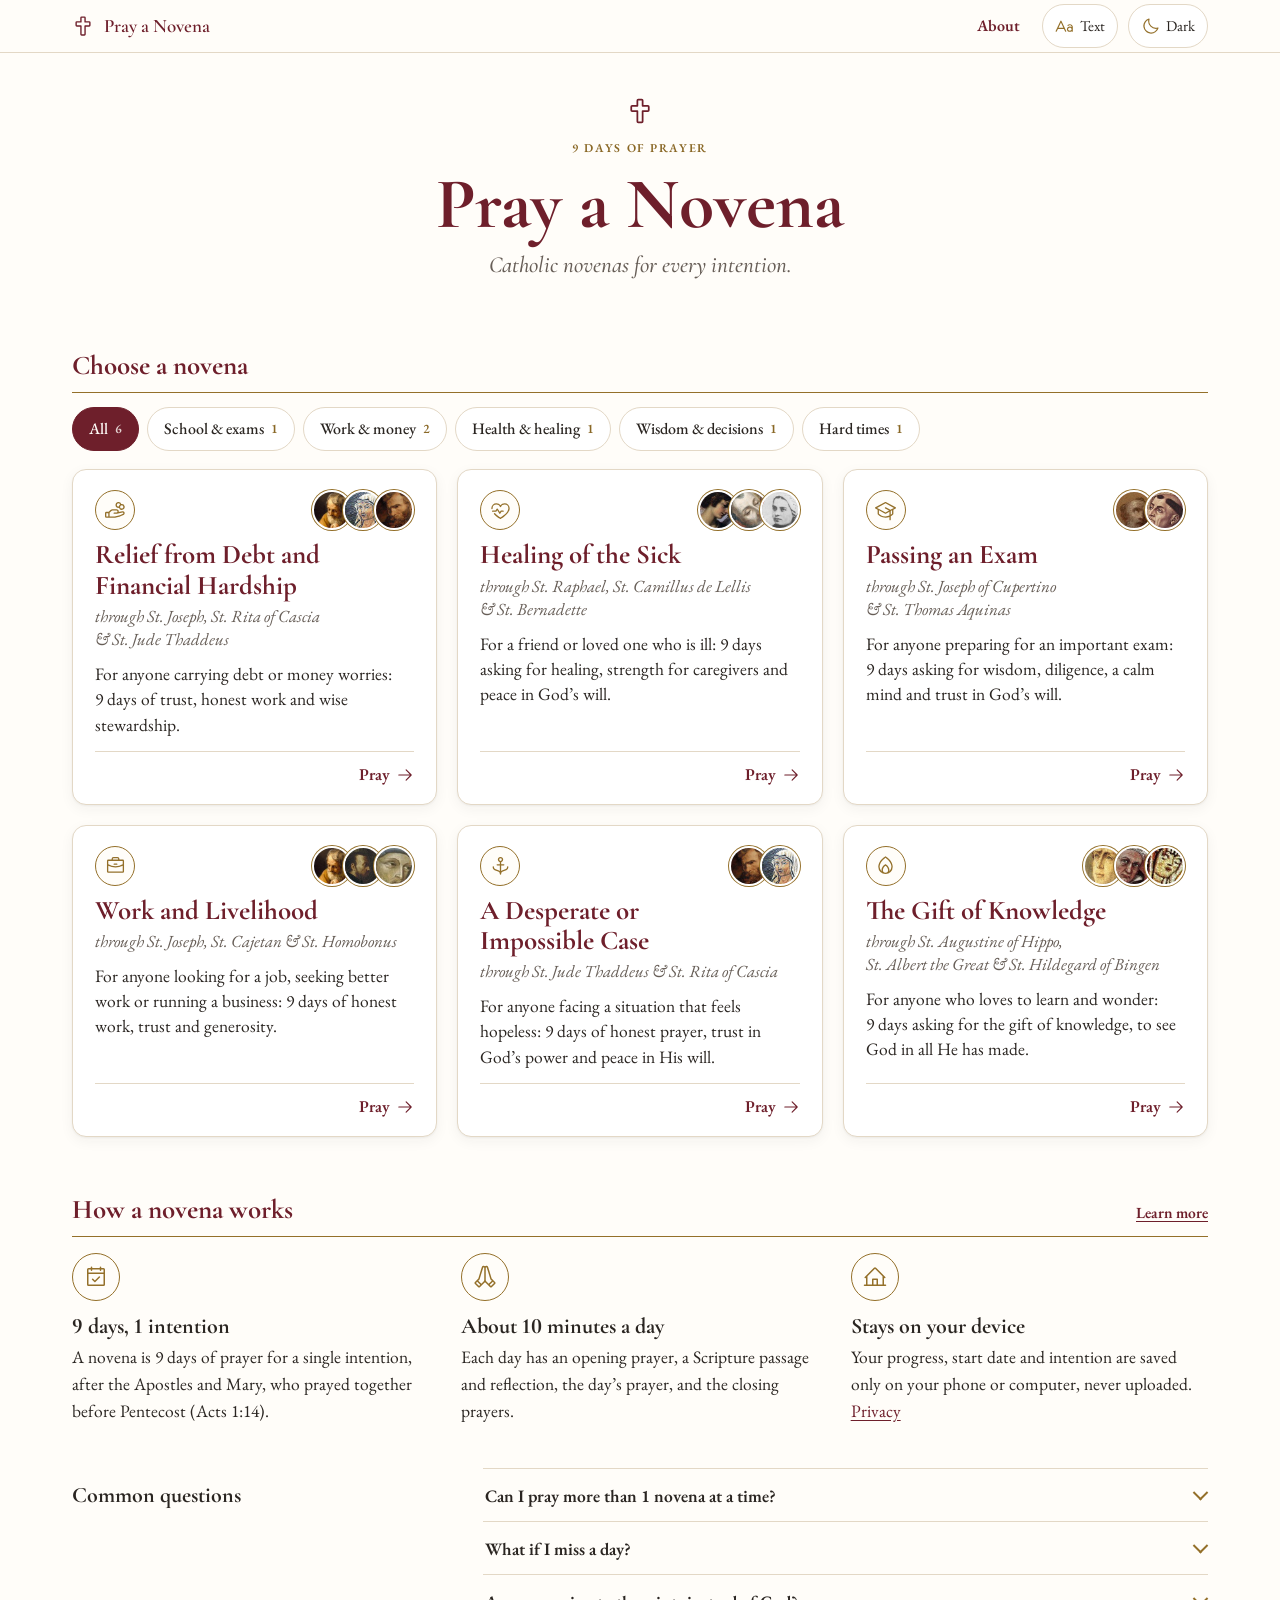
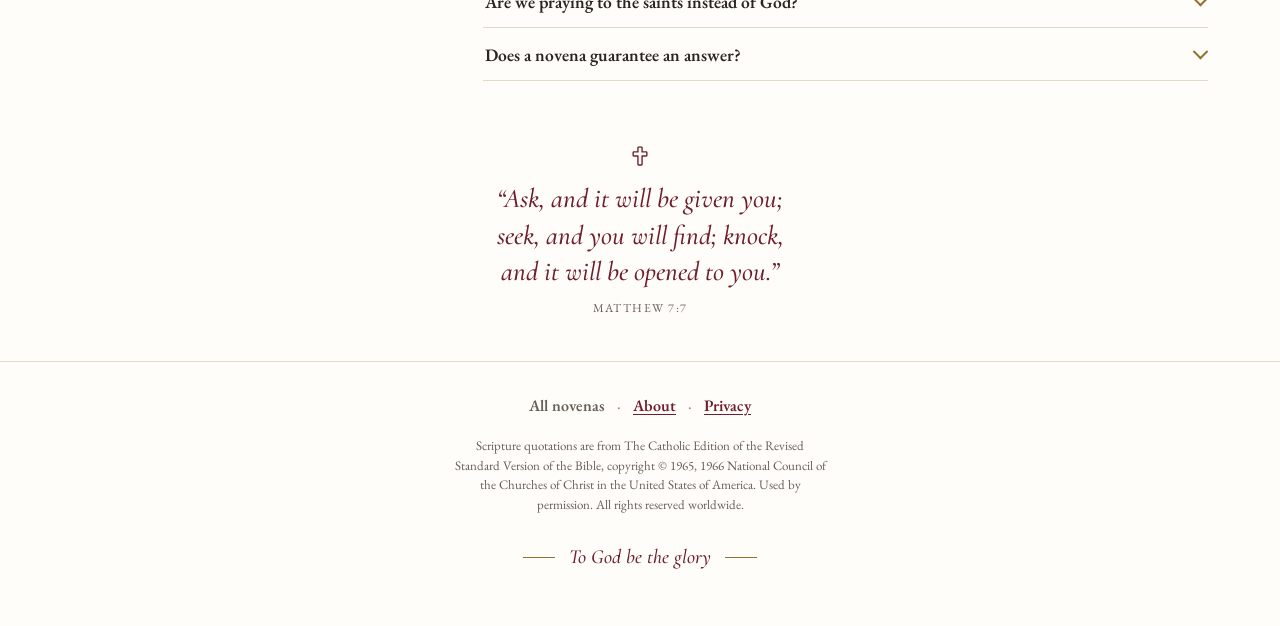
==== site/index.html @ 47e1021d "Move to prayanovena.com: new SITE_URL, progress hand-off from the old address, Privacy note" ====
<!DOCTYPE html>
<html lang="en">
<head>
<meta charset="utf-8">
<script>(function(){var O="catholic-novenas.netlify.app",N="prayanovena.com",h=location.hostname,H=location.hash;if(h===O){if(navigator.onLine===false)return;var d={},n=0;try{for(var i=0;i<localStorage.length;i++){var k=localStorage.key(i);if(/^novenas?-/.test(k)){d[k]=localStorage.getItem(k);n++}}}catch(e){}var t=H.replace(/^#/,'');location.replace('https://'+N+location.pathname+location.search+(n?'#carry='+encodeURIComponent(JSON.stringify(d))+(t?'&'+t:''):H));return}if(H.indexOf('#carry=')===0){var a=H.slice(7),j=a.indexOf('&'),r=j<0?'':a.slice(j+1);try{var c=JSON.parse(decodeURIComponent(j<0?a:a.slice(0,j)));for(var x in c)if(/^novenas?-/.test(x)&&localStorage.getItem(x)===null)localStorage.setItem(x,c[x])}catch(e){}history.replaceState(null,'',location.pathname+location.search+(r?'#'+r:''))}})();</script>
<meta name="viewport" content="width=device-width, initial-scale=1, viewport-fit=cover">
<title>Pray a Novena · Catholic novenas for every intention</title>
<meta name="apple-mobile-web-app-title" content="Pray a Novena">
<meta name="description" content="9-day Catholic novenas with Scripture, reflections and the prayers of the saints, on your phone or on paper.">
<meta name="theme-color" content="#FFFDF9" media="(prefers-color-scheme: light)">
<meta name="theme-color" content="#0E1524" media="(prefers-color-scheme: dark)">
<meta property="og:type" content="website">
<meta property="og:site_name" content="Pray a Novena">
<meta property="og:url" content="https://prayanovena.com/">
<meta property="og:title" content="Pray a Novena · Catholic novenas for every intention">
<meta property="og:description" content="9-day Catholic novenas with Scripture, reflections and the prayers of the saints, on your phone or on paper.">
<meta property="og:image" content="https://prayanovena.com/og.jpg?v=8e6cd507">
<meta property="og:image:alt" content="Pray a Novena: Catholic novenas for every intention">
<meta property="og:image:type" content="image/jpeg">
<meta property="og:image:width" content="1200"><meta property="og:image:height" content="630">
<meta name="twitter:card" content="summary_large_image">
<link rel="canonical" href="https://prayanovena.com/">
<link rel="icon" href="favicon.svg" type="image/svg+xml">
<link rel="apple-touch-icon" href="apple-touch-icon.png">
<link rel="manifest" href="manifest.webmanifest">
<link rel="preload" href="fonts/eb-garamond.woff2" as="font" type="font/woff2" crossorigin>
<link rel="preload" href="fonts/cormorant-garamond.woff2" as="font" type="font/woff2" crossorigin>
<link rel="stylesheet" href="fonts/fonts.css">
<style>
:root{
  --paper:#FFFDF9; --sheet:#FFFFFF; --ink:#2A2521; --muted:#675E57; --wine:#6E1F2B; --gold:#94702A;
  --rule:#E3D8C6; --wash:#F6F0E6; --gold-text:#896725; --rule-strong:#9C8B70;
  --display:"Cormorant Garamond","Cormorant",Garamond,"Times New Roman",serif;
  --body:"EB Garamond",Garamond,Georgia,"Times New Roman",serif;
  --scale:1;
  --card-shadow:0 1px 2px rgb(42 37 33 / .05),0 4px 14px rgb(42 37 33 / .05);
  color-scheme:light;
}
@media (prefers-color-scheme:dark){
  :root:not([data-mode="light"]){
    --paper:#0E1524; --sheet:#162036; --ink:#ECE6DA; --muted:#A7B0C2; --wine:#EBCF95; --gold:#C9A45A;
    --rule:#26324C; --wash:#1B2740; --gold-text:#D0AD66; --rule-strong:#5E6E90; --card-shadow:none; color-scheme:dark;
  }
}
:root[data-mode="dark"]{
  --paper:#0E1524; --sheet:#162036; --ink:#ECE6DA; --muted:#A7B0C2; --wine:#EBCF95; --gold:#C9A45A;
  --rule:#26324C; --wash:#1B2740; --gold-text:#D0AD66; --rule-strong:#5E6E90; --card-shadow:none; color-scheme:dark;
}
*{box-sizing:border-box}
html,body{margin:0}
html{scroll-padding-top:68px}
.skip{position:absolute;left:12px;top:-60px;z-index:20;padding:10px 16px;border-radius:999px;background:var(--wine);color:var(--paper);font-weight:600;text-decoration:none}
.skip:focus{top:8px}
body{background:var(--paper);color:var(--ink);font-family:var(--body);font-size:calc(18px * var(--scale));line-height:1.55;-webkit-font-smoothing:antialiased;font-variant-numeric:lining-nums;font-feature-settings:"lnum" 1}
a{color:var(--wine)}
svg.i{width:1em;height:1em;fill:currentColor;flex:none}
:focus-visible{outline:2px solid var(--gold);outline-offset:3px;border-radius:6px}
.wrap{max-width:680px;margin:0 auto;padding:0 20px}
.nb{white-space:nowrap}

.bar{position:sticky;top:0;z-index:5;background:var(--paper);border-bottom:1px solid var(--rule)}
.bar .wrap{position:relative;display:flex;align-items:center;gap:10px;height:52px}
.bar .mark{color:var(--wine);font-size:22px}
.bar .name{font-family:var(--display);font-weight:600;font-size:19px;color:var(--wine);flex:1}
.bar .spacer{flex:1}
.navlink{display:inline-flex;align-items:center;min-height:44px;padding:0 12px;border-radius:999px;color:var(--wine);font-weight:600;font-size:16px;text-decoration:none}
.navlink:hover{background:var(--wash)}
.h2row h2{font:inherit;color:inherit;margin:0}
.h2 .more{display:inline-flex;align-items:center;min-height:44px;margin:-10px 0;font-family:var(--body);font-size:calc(15.5px * var(--scale));font-weight:600;white-space:nowrap;text-underline-offset:3px}
.faq-h{font-family:var(--display);font-weight:700;font-size:calc(22px * var(--scale));color:var(--ink);margin:28px 0 8px}
.faq{border-top:1px solid var(--rule)}
.faq details{border-bottom:1px solid var(--rule)}
.faq summary{display:flex;align-items:center;justify-content:space-between;gap:12px;min-height:52px;padding:10px 2px;cursor:pointer;list-style:none;font-size:calc(17.5px * var(--scale));font-weight:600;color:var(--ink)}
.faq summary::-webkit-details-marker{display:none}
.faq summary::after{content:"";flex:none;width:9px;height:9px;border-right:2px solid var(--gold);border-bottom:2px solid var(--gold);transform:rotate(45deg) translate(-2px,-2px);transition:transform .15s}
.faq details[open] summary::after{transform:rotate(-135deg) translate(-2px,-2px)}
.faq summary:hover{color:var(--wine)}
.faq p{margin:0 0 14px;padding-right:24px;font-size:calc(17px * var(--scale));line-height:1.5}
.iconbtn{display:inline-flex;align-items:center;justify-content:center;gap:6px;min-width:44px;height:44px;padding:0 12px;border:1px solid var(--rule);border-radius:999px;background:var(--sheet);color:var(--ink);cursor:pointer;font:inherit;font-size:15px}
.iconbtn svg{font-size:19px;color:var(--gold)}
.iconbtn:hover{border-color:var(--gold)}
@media (max-width:600px){.bar .name{display:none}.bar .mark{font-size:26px}#themeLabel{display:none}.iconbtn{padding:0;width:44px}}

.hero{padding:28px 0 4px;text-align:center}
.cross{color:var(--wine);font-size:28px;line-height:1}
.kicker{margin:10px 0 0;font-size:calc(12px * var(--scale));letter-spacing:.14em;font-weight:600;color:var(--gold-text);text-transform:uppercase}
h1{font-family:var(--display);font-weight:700;color:var(--wine);font-size:clamp(40px,10vw,56px);line-height:1;margin:10px 0 10px}
.lede{text-wrap:balance;font-family:var(--display);font-style:italic;font-size:calc(clamp(18px,5vw,21px) * var(--scale));line-height:1.35;color:var(--muted);margin:0 auto;max-width:30ch}

.h2{display:flex;flex-wrap:wrap;align-items:baseline;justify-content:space-between;gap:4px 12px;font-family:var(--display);font-weight:700;font-size:calc(27px * var(--scale));color:var(--wine);margin:36px 0 16px;padding-bottom:6px;border-bottom:1px solid var(--gold)}

.cards{list-style:none;margin:0;padding:0;display:grid;gap:14px}
.card a{display:block;text-decoration:none;color:inherit;background:var(--sheet);border:1px solid var(--rule);border-radius:14px;padding:16px 18px 14px;box-shadow:var(--card-shadow);transition:border-color .15s,background-color .15s}
.card a:hover{border-color:var(--gold)}
.card a:active{background:var(--wash);border-color:var(--gold)}
.card.started a{border-top:3px solid var(--gold);padding-top:14px}
.card .top{display:flex;align-items:center;justify-content:space-between;gap:12px;margin-bottom:10px}
.card .ic{flex:none;width:40px;height:40px;border-radius:50%;border:1.5px solid var(--gold);color:var(--gold);display:grid;place-items:center;font-size:21px;background:var(--paper)}
.card .faces{display:flex;padding-left:9px}
.card .faces img{width:40px;height:40px;border-radius:50%;object-fit:cover;border:2px solid var(--sheet);margin-left:-9px;box-shadow:0 0 0 1px var(--gold);background:var(--wash)}
.card h3{font-family:var(--display);font-weight:700;font-size:calc(clamp(23px,6vw,27px) * var(--scale));line-height:1.12;color:var(--wine);margin:0 0 4px;text-wrap:balance}
.card .through{margin:0;font-style:italic;color:var(--muted);font-size:calc(17px * var(--scale));line-height:1.35}
.card .blurb{margin:10px 0 0;font-size:calc(17.5px * var(--scale));line-height:1.45}
.card .foot{display:flex;align-items:center;justify-content:space-between;gap:12px;margin-top:12px;padding-top:10px;border-top:1px solid var(--rule)}
.card .prog{margin:0;font-size:calc(15.5px * var(--scale));font-weight:600;letter-spacing:.02em;color:var(--gold-text)}
.card .go{margin-left:auto;display:inline-flex;align-items:center;gap:6px;font-weight:600;font-size:calc(16.5px * var(--scale));color:var(--wine);white-space:nowrap}
.card .go .i{font-size:18px}

.how{list-style:none;margin:0;padding:0;display:grid;gap:14px}
.how li{display:grid;grid-template-columns:40px 1fr;gap:12px;align-items:start;align-content:start}
.how .ic{width:40px;height:40px;border-radius:50%;border:1.5px solid var(--gold);color:var(--gold);display:grid;place-items:center;font-size:20px}
.how h3{margin:0;font-family:var(--display);font-size:calc(22px * var(--scale));font-weight:700;color:var(--ink);line-height:1.2}
.how p{margin:3px 0 0;font-size:calc(17.5px * var(--scale));color:var(--ink)}
.how p a{text-underline-offset:3px}

.close{text-align:center;padding:40px 0 4px}
.close .cross{font-size:22px}
.close blockquote{margin:10px auto 0;max-width:30ch;font-family:var(--display);font-style:italic;color:var(--wine);font-size:calc(23px * var(--scale));line-height:1.35;text-wrap:balance}
.cite{display:block;font-style:normal;font-family:var(--body);font-size:calc(12px * var(--scale));letter-spacing:.12em;color:var(--muted);margin-top:8px;text-transform:uppercase}

/* ---- site footer (shared by every page; built by tools/build.py) ---- */
.site-foot{margin-top:40px;border-top:1px solid var(--rule);text-align:center;color:var(--muted)}
.site-foot .wrap{padding-top:22px;padding-bottom:calc(56px + env(safe-area-inset-bottom))}
.foot-nav{display:flex;flex-wrap:wrap;justify-content:center;align-items:center;margin:0 0 8px}
.foot-nav a{display:inline-flex;align-items:center;min-height:44px;padding:0 12px;color:var(--wine);font-weight:600;font-size:calc(16px * var(--scale));text-underline-offset:3px}
.foot-nav a[aria-current="page"]{text-decoration:none;color:var(--muted)}
.foot-nav span{color:var(--rule-strong)}
.fnote{font-size:calc(13.5px * var(--scale));line-height:1.5;color:var(--muted);max-width:62ch;margin:0 auto 10px}
.fnote a{color:inherit;text-underline-offset:2px}
.fnote.warn{font-size:calc(15px * var(--scale));color:var(--ink)}
.fnote.credits{font-size:calc(13px * var(--scale))}
.amdg{display:flex;align-items:center;justify-content:center;gap:14px;margin:30px 0 0;font-family:var(--display);font-style:italic;font-weight:500;font-size:calc(20px * var(--scale));line-height:1.3;color:var(--wine)}
.amdg::before,.amdg::after{content:"";flex:none;width:32px;height:1px;background:var(--gold)}


/* filters: intention chips (and a search box once the library is large) */
.sr{position:absolute;width:1px;height:1px;padding:0;margin:-1px;overflow:hidden;clip:rect(0 0 0 0);white-space:nowrap;border:0}
.filters{margin:-4px 0 18px}
.chips{display:flex;gap:8px;overflow-x:auto;scroll-snap-type:x proximity;scroll-padding-inline:20px;margin:0 -20px;padding:2px 20px 6px;scrollbar-width:none;-webkit-overflow-scrolling:touch;
  -webkit-mask-image:linear-gradient(90deg,transparent 0,#000 14px,#000 calc(100% - 28px),transparent);mask-image:linear-gradient(90deg,transparent 0,#000 14px,#000 calc(100% - 28px),transparent)}
.chips::-webkit-scrollbar{display:none}
.chip{position:relative;flex:none;scroll-snap-align:start;display:inline-flex;align-items:center;gap:7px;min-height:44px;padding:0 16px;border:1px solid var(--rule);border-radius:999px;background:var(--sheet);color:var(--ink);font:inherit;font-size:calc(16px * var(--scale));font-weight:500;cursor:pointer;white-space:nowrap;transition:border-color .15s,background-color .15s,color .15s}
.chip .n{font-size:.82em;font-weight:600;color:var(--gold-text);font-variant-numeric:tabular-nums}
.chip:hover{border-color:var(--gold)}
.chip[aria-pressed="true"]{background:var(--wine);border-color:var(--wine);color:var(--paper)}
.chip[aria-pressed="true"] .n{color:inherit;opacity:.8}
.search{position:relative;margin-bottom:12px}
.search>svg{position:absolute;left:15px;top:50%;transform:translateY(-50%);font-size:20px;color:var(--gold)}
.search input{width:100%;height:50px;padding:0 48px 0 46px;border:1px solid var(--rule);border-radius:999px;background:var(--sheet);color:var(--ink);font:inherit;font-size:calc(17px * var(--scale));-webkit-appearance:none;appearance:none}
.search input::placeholder{color:var(--muted);opacity:1}
.search input:focus{outline:none;border-color:var(--gold);box-shadow:0 0 0 2px color-mix(in srgb,var(--gold) 35%,transparent)}
.search input::-webkit-search-cancel-button{display:none}
.search .clear{position:absolute;right:3px;top:50%;transform:translateY(-50%);width:44px;height:44px;border:0;border-radius:50%;background:none;color:var(--muted);cursor:pointer;display:grid;place-items:center;font-size:18px}
.search .clear[hidden]{display:none}
.card[hidden]{display:none}
.empty{margin:4px 0 0;padding:18px 20px;border:1px dashed var(--rule-strong);border-radius:14px;color:var(--muted);font-size:calc(17px * var(--scale))}
.linkbtn{border:0;background:none;padding:0;font:inherit;color:var(--wine);text-decoration:underline;text-underline-offset:3px;cursor:pointer}

/* text size popover (same as the novena pages) */
.sizer{display:none;position:absolute;right:20px;top:56px;background:var(--sheet);border:1px solid var(--rule);border-radius:12px;padding:8px;gap:6px;box-shadow:0 8px 24px rgb(0 0 0 / .12);z-index:6}
.sizer.open{display:flex}
.sizer button{min-width:48px;height:44px;border:1px solid var(--rule);border-radius:8px;background:var(--paper);cursor:pointer;font-family:var(--display);font-weight:700;color:var(--wine)}
.sizer button[aria-pressed="true"]{border-color:var(--wine);box-shadow:0 0 0 1px var(--wine) inset}
@media (max-width:600px){#sizeBtn>span{display:none}.sizer{right:16px}}
@media (hover:hover){.card a:hover{box-shadow:0 2px 4px rgb(42 37 33 / .06),0 10px 28px rgb(42 37 33 / .09)}}
@media (prefers-reduced-motion:reduce){*{transition:none!important}}

/* ---- wider screens: the same page, given room ---- */
@media (min-width:760px){
  .wrap{max-width:1080px;padding:0 32px}
  .hero{padding:56px 0 12px}
  h1{font-size:clamp(52px,6.4vw,72px)}
  .lede{font-size:23px;max-width:34ch}
  .h2{margin-top:52px}
  .cards{grid-template-columns:repeat(auto-fill,minmax(min(100%,340px),1fr));gap:20px}
  .card a{height:100%;display:flex;flex-direction:column;padding:20px 22px 16px}
  .card.started a{padding-top:18px}
  .card .blurb{margin-bottom:14px}
  .card .foot{margin-top:auto}
  .chips{flex-wrap:wrap;overflow:visible;margin:0;padding:2px 0 0;-webkit-mask-image:none;mask-image:none}
  .search{max-width:520px}
}
@media (min-width:960px){
  .how{grid-template-columns:repeat(3,1fr);gap:32px}
  .how li{grid-template-columns:1fr;gap:12px}
  .how .ic{width:48px;height:48px;font-size:24px}
  .close{padding-top:64px}
  .close blockquote{font-size:calc(27px * var(--scale));max-width:34ch}
}
/* wide screens: 3 novenas to a row, so the whole library shows at once */
@media (min-width:1200px){
  .wrap{max-width:1200px}
  .hero{padding-top:44px}
  .cards{grid-template-columns:repeat(3,1fr)}
}
/* common questions: heading on the left, answers on the right, using the full width */
@media (min-width:960px){
  .faq-block{display:grid;grid-template-columns:minmax(220px,1fr) 2fr;gap:0 48px;align-items:start;margin-top:44px}
  .faq-block .faq-h{margin:10px 0 0;max-width:none}
  .faq-block .faq{max-width:none}
}
</style>
</head>
<body>
<a class="skip" href="#listHead">Skip to the novenas</a>
<svg xmlns="http://www.w3.org/2000/svg" style="display:none" aria-hidden="true"><symbol id="i-cross" viewBox="0 0 256 256"><path d="M200,72H160V32a16,16,0,0,0-16-16H112A16,16,0,0,0,96,32V72H56A16,16,0,0,0,40,88v32a16,16,0,0,0,16,16H96v88a16,16,0,0,0,16,16h32a16,16,0,0,0,16-16V136h40a16,16,0,0,0,16-16V88A16,16,0,0,0,200,72Zm0,48H152a8,8,0,0,0-8,8v96H112V128a8,8,0,0,0-8-8H56V88h48a8,8,0,0,0,8-8V32h32V80a8,8,0,0,0,8,8h48Z"/></symbol><symbol id="i-sun" viewBox="0 0 256 256"><path d="M120,40V16a8,8,0,0,1,16,0V40a8,8,0,0,1-16,0Zm72,88a64,64,0,1,1-64-64A64.07,64.07,0,0,1,192,128Zm-16,0a48,48,0,1,0-48,48A48.05,48.05,0,0,0,176,128ZM58.34,69.66A8,8,0,0,0,69.66,58.34l-16-16A8,8,0,0,0,42.34,53.66Zm0,116.68-16,16a8,8,0,0,0,11.32,11.32l16-16a8,8,0,0,0-11.32-11.32ZM192,72a8,8,0,0,0,5.66-2.34l16-16a8,8,0,0,0-11.32-11.32l-16,16A8,8,0,0,0,192,72Zm5.66,114.34a8,8,0,0,0-11.32,11.32l16,16a8,8,0,0,0,11.32-11.32ZM48,128a8,8,0,0,0-8-8H16a8,8,0,0,0,0,16H40A8,8,0,0,0,48,128Zm80,80a8,8,0,0,0-8,8v24a8,8,0,0,0,16,0V216A8,8,0,0,0,128,208Zm112-88H216a8,8,0,0,0,0,16h24a8,8,0,0,0,0-16Z"/></symbol><symbol id="i-moon" viewBox="0 0 256 256"><path d="M233.54,142.23a8,8,0,0,0-8-2,88.08,88.08,0,0,1-109.8-109.8,8,8,0,0,0-10-10,104.84,104.84,0,0,0-52.91,37A104,104,0,0,0,136,224a103.09,103.09,0,0,0,62.52-20.88,104.84,104.84,0,0,0,37-52.91A8,8,0,0,0,233.54,142.23ZM188.9,190.34A88,88,0,0,1,65.66,67.11a89,89,0,0,1,31.4-26A106,106,0,0,0,96,56,104.11,104.11,0,0,0,200,160a106,106,0,0,0,14.92-1.06A89,89,0,0,1,188.9,190.34Z"/></symbol><symbol id="i-text-aa" viewBox="0 0 256 256"><path d="M87.24,52.59a8,8,0,0,0-14.48,0l-64,136a8,8,0,1,0,14.48,6.81L39.9,160h80.2l16.66,35.4a8,8,0,1,0,14.48-6.81ZM47.43,144,80,74.79,112.57,144ZM200,96c-12.76,0-22.73,3.47-29.63,10.32a8,8,0,0,0,11.26,11.36c3.8-3.77,10-5.68,18.37-5.68,13.23,0,24,9,24,20v3.22A42.76,42.76,0,0,0,200,128c-22.06,0-40,16.15-40,36s17.94,36,40,36a42.73,42.73,0,0,0,24-7.25,8,8,0,0,0,16-.75V132C240,112.15,222.06,96,200,96Zm0,88c-13.23,0-24-9-24-20s10.77-20,24-20,24,9,24,20S213.23,184,200,184Z"/></symbol><symbol id="i-arrow-right" viewBox="0 0 256 256"><path d="M221.66,133.66l-72,72a8,8,0,0,1-11.32-11.32L196.69,136H40a8,8,0,0,1,0-16H196.69L138.34,61.66a8,8,0,0,1,11.32-11.32l72,72A8,8,0,0,1,221.66,133.66Z"/></symbol><symbol id="i-hands-praying" viewBox="0 0 256 256"><path d="M235.32,180l-36.24-36.25L162.62,23.46A21.76,21.76,0,0,0,128,12.93,21.76,21.76,0,0,0,93.38,23.46L56.92,143.76,20.68,180a16,16,0,0,0,0,22.62l32.69,32.69a16,16,0,0,0,22.63,0L124.28,187a40.68,40.68,0,0,0,3.72-4.29,40.68,40.68,0,0,0,3.72,4.29L180,235.32a16,16,0,0,0,22.63,0l32.69-32.69A16,16,0,0,0,235.32,180ZM64.68,224,32,191.32l12.69-12.69,32.69,32.69ZM120,158.75a23.85,23.85,0,0,1-7,17L88.68,200,56,167.32l13.65-13.66a8,8,0,0,0,2-3.34l37-122.22A5.78,5.78,0,0,1,120,29.78Zm23,17a23.85,23.85,0,0,1-7-17v-129a5.78,5.78,0,0,1,11.31-1.68l37,122.22a8,8,0,0,0,2,3.34l14.49,14.49-33.4,32ZM191.32,224l-12.56-12.57,33.39-32L224,191.32Z"/></symbol><symbol id="i-calendar-check" viewBox="0 0 256 256"><path d="M208,32H184V24a8,8,0,0,0-16,0v8H88V24a8,8,0,0,0-16,0v8H48A16,16,0,0,0,32,48V208a16,16,0,0,0,16,16H208a16,16,0,0,0,16-16V48A16,16,0,0,0,208,32ZM72,48v8a8,8,0,0,0,16,0V48h80v8a8,8,0,0,0,16,0V48h24V80H48V48ZM208,208H48V96H208V208Zm-38.34-85.66a8,8,0,0,1,0,11.32l-48,48a8,8,0,0,1-11.32,0l-24-24a8,8,0,0,1,11.32-11.32L116,164.69l42.34-42.35A8,8,0,0,1,169.66,122.34Z"/></symbol><symbol id="i-house-line" viewBox="0 0 256 256"><path d="M240,208H224V136l2.34,2.34A8,8,0,0,0,237.66,127L139.31,28.68a16,16,0,0,0-22.62,0L18.34,127a8,8,0,0,0,11.32,11.31L32,136v72H16a8,8,0,0,0,0,16H240a8,8,0,0,0,0-16ZM48,120l80-80,80,80v88H160V152a8,8,0,0,0-8-8H104a8,8,0,0,0-8,8v56H48Zm96,88H112V160h32Z"/></symbol><symbol id="i-magnifying-glass" viewBox="0 0 256 256"><path d="M229.66,218.34l-50.07-50.06a88.11,88.11,0,1,0-11.31,11.31l50.06,50.07a8,8,0,0,0,11.32-11.32ZM40,112a72,72,0,1,1,72,72A72.08,72.08,0,0,1,40,112Z"/></symbol><symbol id="i-x" viewBox="0 0 256 256"><path d="M205.66,194.34a8,8,0,0,1-11.32,11.32L128,139.31,61.66,205.66a8,8,0,0,1-11.32-11.32L116.69,128,50.34,61.66A8,8,0,0,1,61.66,50.34L128,116.69l66.34-66.35a8,8,0,0,1,11.32,11.32L139.31,128Z"/></symbol><symbol id="i-hand-coins" viewBox="0 0 256 256"><path d="M230.33,141.06a24.43,24.43,0,0,0-21.24-4.23l-41.84,9.62A28,28,0,0,0,140,112H89.94a31.82,31.82,0,0,0-22.63,9.37L44.69,144H16A16,16,0,0,0,0,160v40a16,16,0,0,0,16,16H120a7.93,7.93,0,0,0,1.94-.24l64-16a6.94,6.94,0,0,0,1.19-.4L226,182.82l.44-.2a24.6,24.6,0,0,0,3.93-41.56ZM16,160H40v40H16Zm203.43,8.21-38,16.18L119,200H56V155.31l22.63-22.62A15.86,15.86,0,0,1,89.94,128H140a12,12,0,0,1,0,24H112a8,8,0,0,0,0,16h32a8.32,8.32,0,0,0,1.79-.2l67-15.41.31-.08a8.6,8.6,0,0,1,6.3,15.9ZM164,96a36,36,0,0,0,5.9-.48,36,36,0,1,0,28.22-47A36,36,0,1,0,164,96Zm60-12a20,20,0,1,1-20-20A20,20,0,0,1,224,84ZM164,40a20,20,0,0,1,19.25,14.61,36,36,0,0,0-15,24.93A20.42,20.42,0,0,1,164,80a20,20,0,0,1,0-40Z"/></symbol><symbol id="i-heartbeat" viewBox="0 0 256 256"><path d="M72,144H32a8,8,0,0,1,0-16H67.72l13.62-20.44a8,8,0,0,1,13.32,0l25.34,38,9.34-14A8,8,0,0,1,136,128h24a8,8,0,0,1,0,16H140.28l-13.62,20.44a8,8,0,0,1-13.32,0L88,126.42l-9.34,14A8,8,0,0,1,72,144ZM178,40c-20.65,0-38.73,8.88-50,23.89C116.73,48.88,98.65,40,78,40a62.07,62.07,0,0,0-62,62c0,.75,0,1.5,0,2.25a8,8,0,1,0,16-.5c0-.58,0-1.17,0-1.75A46.06,46.06,0,0,1,78,56c19.45,0,35.78,10.36,42.6,27a8,8,0,0,0,14.8,0c6.82-16.67,23.15-27,42.6-27a46.06,46.06,0,0,1,46,46c0,53.61-77.76,102.15-96,112.8-10.83-6.31-42.63-26-66.68-52.21a8,8,0,1,0-11.8,10.82c31.17,34,72.93,56.68,74.69,57.63a8,8,0,0,0,7.58,0C136.21,228.66,240,172,240,102A62.07,62.07,0,0,0,178,40Z"/></symbol><symbol id="i-graduation-cap" viewBox="0 0 256 256"><path d="M251.76,88.94l-120-64a8,8,0,0,0-7.52,0l-120,64a8,8,0,0,0,0,14.12L32,117.87v48.42a15.91,15.91,0,0,0,4.06,10.65C49.16,191.53,78.51,216,128,216a130,130,0,0,0,48-8.76V240a8,8,0,0,0,16,0V199.51a115.63,115.63,0,0,0,27.94-22.57A15.91,15.91,0,0,0,224,166.29V117.87l27.76-14.81a8,8,0,0,0,0-14.12ZM128,200c-43.27,0-68.72-21.14-80-33.71V126.4l76.24,40.66a8,8,0,0,0,7.52,0L176,143.47v46.34C163.4,195.69,147.52,200,128,200Zm80-33.75a97.83,97.83,0,0,1-16,14.25V134.93l16-8.53ZM188,118.94l-.22-.13-56-29.87a8,8,0,0,0-7.52,14.12L171,128l-43,22.93L25,96,128,41.07,231,96Z"/></symbol><symbol id="i-briefcase" viewBox="0 0 256 256"><path d="M216,56H176V48a24,24,0,0,0-24-24H104A24,24,0,0,0,80,48v8H40A16,16,0,0,0,24,72V200a16,16,0,0,0,16,16H216a16,16,0,0,0,16-16V72A16,16,0,0,0,216,56ZM96,48a8,8,0,0,1,8-8h48a8,8,0,0,1,8,8v8H96ZM216,72v41.61A184,184,0,0,1,128,136a184.07,184.07,0,0,1-88-22.38V72Zm0,128H40V131.64A200.19,200.19,0,0,0,128,152a200.25,200.25,0,0,0,88-20.37V200ZM104,112a8,8,0,0,1,8-8h32a8,8,0,0,1,0,16H112A8,8,0,0,1,104,112Z"/></symbol><symbol id="i-anchor" viewBox="0 0 256 256"><path d="M216,136a8,8,0,0,0-8,8c0,24.69-13.77,29.64-38.1,36.28-11.36,3.1-24.12,6.6-33.9,14.34V128h32a8,8,0,0,0,0-16H136V87a32,32,0,1,0-16,0v25H88a8,8,0,0,0,0,16h32v66.62c-9.78-7.74-22.54-11.24-33.9-14.34C61.77,173.64,48,168.69,48,144a8,8,0,0,0-16,0c0,38.11,27.67,45.66,49.9,51.72C106.23,202.36,120,207.31,120,232a8,8,0,0,0,16,0c0-24.69,13.77-29.64,38.1-36.28C196.33,189.66,224,182.11,224,144A8,8,0,0,0,216,136ZM112,56a16,16,0,1,1,16,16A16,16,0,0,1,112,56Z"/></symbol><symbol id="i-flame" viewBox="0 0 256 256"><path d="M173.79,51.48a221.25,221.25,0,0,0-41.67-34.34,8,8,0,0,0-8.24,0A221.25,221.25,0,0,0,82.21,51.48C54.59,80.48,40,112.47,40,144a88,88,0,0,0,176,0C216,112.47,201.41,80.48,173.79,51.48ZM96,184c0-27.67,22.53-47.28,32-54.3,9.48,7,32,26.63,32,54.3a32,32,0,0,1-64,0Zm77.27,15.93A47.8,47.8,0,0,0,176,184c0-44-42.09-69.79-43.88-70.86a8,8,0,0,0-8.24,0C122.09,114.21,80,140,80,184a47.8,47.8,0,0,0,2.73,15.93A71.88,71.88,0,0,1,56,144c0-34.41,20.4-63.15,37.52-81.19A216.21,216.21,0,0,1,128,33.54a215.77,215.77,0,0,1,34.48,29.27C193.49,95.5,200,125,200,144A71.88,71.88,0,0,1,173.27,199.93Z"/></symbol></svg>
<header class="bar">
  <div class="wrap">
    <svg class="i mark" aria-hidden="true" focusable="false"><use href="#i-cross"/></svg>
    <span class="name">Pray a Novena</span>
    <span class="spacer"></span>
    <a class="navlink" href="about/index.html">About</a>
    <button class="iconbtn" id="sizeBtn" type="button" aria-expanded="false" aria-controls="sizer" aria-label="Text size" title="Text size"><svg class="i" aria-hidden="true" focusable="false"><use href="#i-text-aa"/></svg><span>Text</span></button>
    <div class="sizer" id="sizer" role="group" aria-label="Text size">
      <button type="button" data-scale="1" aria-label="Normal text" style="font-size:15px">A</button>
      <button type="button" data-scale="1.15" aria-label="Larger text" style="font-size:19px">A</button>
      <button type="button" data-scale="1.35" aria-label="Largest text" style="font-size:24px">A</button>
    </div>
    <button class="iconbtn" id="themeBtn" type="button"><svg class="i" aria-hidden="true" focusable="false" id="themeIcon"><use href="#i-moon"/></svg><span id="themeLabel">Dark</span></button>
  </div>
</header>

<main class="wrap">
  <div class="hero">
    <div class="cross" aria-hidden="true"><svg class="i" aria-hidden="true" focusable="false"><use href="#i-cross"/></svg></div>
    <p class="kicker">9 days of prayer</p>
    <h1>Pray a Novena</h1>
    <p class="lede">Catholic novenas for every intention.</p>
  </div>

  <h2 class="h2" id="listHead" tabindex="-1">Choose a novena</h2>
  <div class="filters"><div class="chips" id="chips" role="group" aria-label="Filter by intention"><button type="button" class="chip" data-cat="all" aria-pressed="true">All<span class="n"><span class="sr">, </span>6<span class="sr"> novenas</span></span></button><button type="button" class="chip" data-cat="exams-school" aria-pressed="false">School &amp; exams<span class="n"><span class="sr">, </span>1<span class="sr"> novenas</span></span></button><button type="button" class="chip" data-cat="work-money" aria-pressed="false">Work &amp; money<span class="n"><span class="sr">, </span>2<span class="sr"> novenas</span></span></button><button type="button" class="chip" data-cat="healing" aria-pressed="false">Health &amp; healing<span class="n"><span class="sr">, </span>1<span class="sr"> novenas</span></span></button><button type="button" class="chip" data-cat="decisions-growth" aria-pressed="false">Wisdom &amp; decisions<span class="n"><span class="sr">, </span>1<span class="sr"> novenas</span></span></button><button type="button" class="chip" data-cat="hard-times" aria-pressed="false">Hard times<span class="n"><span class="sr">, </span>1<span class="sr"> novenas</span></span></button></div></div>
  <p class="sr" id="filterStatus" role="status" aria-live="polite"></p>
  <ul class="cards" id="cards" aria-labelledby="listHead">
<li class="card" data-key="novena-relief-from-debt" data-cat="work-money" data-search="relief from debt and financial hardship novena for relief from debt and financial hardship for anyone carrying debt or money worries: 9 days of trust, honest work and wise stewardship. work &amp; money st. joseph st. rita of cascia st. jude thaddeus mary, help of christians st. joseph st. rita of cascia st. jude thaddeus debt money bills loan utang pera financial hardship bayarin st. joseph st. jude st. rita"><a href="relief-from-debt/index.html" aria-labelledby="t-relief-from-debt p-relief-from-debt"><div class="top"><span class="ic" aria-hidden="true"><svg class="i"><use href="#i-hand-coins"/></svg></span><div class="faces" aria-hidden="true"><img src="relief-from-debt/img/joseph_face.jpg" alt="" width="36" height="36"><img src="relief-from-debt/img/rita_face.jpg" alt="" width="36" height="36"><img src="relief-from-debt/img/jude_face.jpg" alt="" width="36" height="36"></div></div><h3 id="t-relief-from-debt">Relief from Debt and Financial Hardship</h3><p class="through">through <span class="nb">St. Joseph</span>, <span class="nb">St. Rita of Cascia</span> &amp;&nbsp;<span class="nb">St. Jude Thaddeus</span></p><p class="blurb">For anyone carrying debt or money worries: 9&nbsp;days of trust, honest work and wise stewardship.</p><div class="foot"><p class="prog" id="p-relief-from-debt"></p><span class="go" aria-hidden="true"><span>Pray</span><svg class="i"><use href="#i-arrow-right"/></svg></span></div></a></li>
<li class="card" data-key="novena-healing" data-cat="healing" data-search="healing of the sick novena for the healing of the sick for a friend or loved one who is ill: 9 days asking for healing, strength for caregivers and peace in god&#x27;s will. health &amp; healing st. raphael st. camillus de lellis st. bernadette our lady of lourdes st. raphael st. camillus de lellis st. bernadette healing sick illness sickness surgery hospital cancer recovery sakit paggaling gamot st. raphael lourdes"><a href="healing/index.html" aria-labelledby="t-healing p-healing"><div class="top"><span class="ic" aria-hidden="true"><svg class="i"><use href="#i-heartbeat"/></svg></span><div class="faces" aria-hidden="true"><img src="healing/img/raphael_face.jpg" alt="" width="36" height="36"><img src="healing/img/camillus_face.jpg" alt="" width="36" height="36"><img src="healing/img/bernadette_face.jpg" alt="" width="36" height="36"></div></div><h3 id="t-healing">Healing of the Sick</h3><p class="through">through <span class="nb">St. Raphael</span>, <span class="nb">St. Camillus de Lellis</span> &amp;&nbsp;<span class="nb">St. Bernadette</span></p><p class="blurb">For a friend or loved one who is ill: 9&nbsp;days asking for healing, strength for caregivers and peace in God’s will.</p><div class="foot"><p class="prog" id="p-healing"></p><span class="go" aria-hidden="true"><span>Pray</span><svg class="i"><use href="#i-arrow-right"/></svg></span></div></a></li>
<li class="card" data-key="novena-passing-an-exam" data-cat="exams-school" data-search="passing an exam novena for passing an exam for anyone preparing for an important exam: 9 days asking for wisdom, diligence, a calm mind and trust in god&#x27;s will. school &amp; exams st. joseph of cupertino st. thomas aquinas our lady, seat of wisdom st. joseph of cupertino st. thomas aquinas exam board exam licensure exam bar exam entrance exam students studying school year pagsusulit eksamen estudyante wisdom"><a href="passing-an-exam/index.html" aria-labelledby="t-passing-an-exam p-passing-an-exam"><div class="top"><span class="ic" aria-hidden="true"><svg class="i"><use href="#i-graduation-cap"/></svg></span><div class="faces" aria-hidden="true"><img src="passing-an-exam/img/cupertino_face.jpg" alt="" width="36" height="36"><img src="passing-an-exam/img/aquinas_face.jpg" alt="" width="36" height="36"></div></div><h3 id="t-passing-an-exam">Passing an Exam</h3><p class="through">through <span class="nb">St. Joseph of Cupertino</span> &amp;&nbsp;<span class="nb">St. Thomas Aquinas</span></p><p class="blurb">For anyone preparing for an important exam: 9&nbsp;days asking for wisdom, diligence, a calm mind and trust in God’s will.</p><div class="foot"><p class="prog" id="p-passing-an-exam"></p><span class="go" aria-hidden="true"><span>Pray</span><svg class="i"><use href="#i-arrow-right"/></svg></span></div></a></li>
<li class="card" data-key="novena-work-and-livelihood" data-cat="work-money" data-search="work and livelihood novena for work and livelihood for anyone looking for a job, seeking better work or running a business: 9 days of honest work, trust and generosity. work &amp; money st. joseph st. cajetan st. homobonus our mother of perpetual help st. joseph st. cajetan st. homobonus job work trabaho hanapbuhay kabuhayan negosyo job search unemployed business livelihood career st. joseph the worker"><a href="work-and-livelihood/index.html" aria-labelledby="t-work-and-livelihood p-work-and-livelihood"><div class="top"><span class="ic" aria-hidden="true"><svg class="i"><use href="#i-briefcase"/></svg></span><div class="faces" aria-hidden="true"><img src="work-and-livelihood/img/joseph_face.jpg" alt="" width="36" height="36"><img src="work-and-livelihood/img/cajetan_face.jpg" alt="" width="36" height="36"><img src="work-and-livelihood/img/homobonus_face.jpg" alt="" width="36" height="36"></div></div><h3 id="t-work-and-livelihood">Work and Livelihood</h3><p class="through">through <span class="nb">St. Joseph</span>, <span class="nb">St. Cajetan</span> &amp;&nbsp;<span class="nb">St. Homobonus</span></p><p class="blurb">For anyone looking for a job, seeking better work or running a business: 9&nbsp;days of honest work, trust and generosity.</p><div class="foot"><p class="prog" id="p-work-and-livelihood"></p><span class="go" aria-hidden="true"><span>Pray</span><svg class="i"><use href="#i-arrow-right"/></svg></span></div></a></li>
<li class="card" data-key="novena-impossible-cases" data-cat="hard-times" data-search="a desperate or impossible case novena for a desperate or impossible case for anyone facing a situation that feels hopeless: 9 days of honest prayer, trust in god&#x27;s power and peace in his will. hard times st. jude thaddeus st. rita of cascia our lady, undoer of knots st. jude thaddeus st. rita of cascia impossible case desperate case hopeless situation lost cause st. jude st. rita undoer of knots broken relationship family problem pag-asa problema kawalan ng pag-asa"><a href="impossible-cases/index.html" aria-labelledby="t-impossible-cases p-impossible-cases"><div class="top"><span class="ic" aria-hidden="true"><svg class="i"><use href="#i-anchor"/></svg></span><div class="faces" aria-hidden="true"><img src="impossible-cases/img/jude_face.jpg" alt="" width="36" height="36"><img src="impossible-cases/img/rita_face.jpg" alt="" width="36" height="36"></div></div><h3 id="t-impossible-cases">A Desperate or Impossible Case</h3><p class="through">through <span class="nb">St. Jude Thaddeus</span> &amp;&nbsp;<span class="nb">St. Rita of Cascia</span></p><p class="blurb">For anyone facing a situation that feels hopeless: 9&nbsp;days of honest prayer, trust in God’s power and peace in His will.</p><div class="foot"><p class="prog" id="p-impossible-cases"></p><span class="go" aria-hidden="true"><span>Pray</span><svg class="i"><use href="#i-arrow-right"/></svg></span></div></a></li>
<li class="card" data-key="novena-gift-of-knowledge" data-cat="decisions-growth" data-search="the gift of knowledge novena for the gift of knowledge for anyone who loves to learn and wonder: 9 days asking for the gift of knowledge, to see god in all he has made. wisdom &amp; decisions st. augustine of hippo st. albert the great st. hildegard of bingen our lady of good counsel st. augustine of hippo st. albert the great st. hildegard of bingen knowledge gift of knowledge kaalaman science wisdom understanding gifts of the holy spirit holy spirit creation faith and science mysticism contemplation seeker karunungan pag-unawa espiritu santo"><a href="gift-of-knowledge/index.html" aria-labelledby="t-gift-of-knowledge p-gift-of-knowledge"><div class="top"><span class="ic" aria-hidden="true"><svg class="i"><use href="#i-flame"/></svg></span><div class="faces" aria-hidden="true"><img src="gift-of-knowledge/img/augustine_face.jpg" alt="" width="36" height="36"><img src="gift-of-knowledge/img/albert_face.jpg" alt="" width="36" height="36"><img src="gift-of-knowledge/img/hildegard_face.jpg" alt="" width="36" height="36"></div></div><h3 id="t-gift-of-knowledge">The Gift of Knowledge</h3><p class="through">through <span class="nb">St. Augustine of Hippo</span>, <span class="nb">St. Albert the Great</span> &amp;&nbsp;<span class="nb">St. Hildegard of Bingen</span></p><p class="blurb">For anyone who loves to learn and wonder: 9&nbsp;days asking for the gift of knowledge, to see God in all He has made.</p><div class="foot"><p class="prog" id="p-gift-of-knowledge"></p><span class="go" aria-hidden="true"><span>Pray</span><svg class="i"><use href="#i-arrow-right"/></svg></span></div></a></li>
  </ul>
  <p class="empty" id="empty" hidden>No novena matches “<span id="emptyQ"></span>”. Try another word, like a saint’s name or what you are praying for. <button type="button" class="linkbtn" id="showAll">Show all novenas</button></p>

  <div class="h2 h2row"><h2>How a novena works</h2><a class="more" href="about/index.html">Learn more</a></div>
  <ul class="how">
    <li><span class="ic" aria-hidden="true"><svg class="i"><use href="#i-calendar-check"/></svg></span><div><h3>9&nbsp;days, 1&nbsp;intention</h3><p>A novena is 9&nbsp;days of prayer for a single intention, after the Apostles and Mary, who prayed together before Pentecost (Acts 1:14).</p></div></li>
    <li><span class="ic" aria-hidden="true"><svg class="i"><use href="#i-hands-praying"/></svg></span><div><h3>About 10&nbsp;minutes a day</h3><p>Each day has an opening prayer, a Scripture passage and reflection, the day’s prayer, and the closing prayers.</p></div></li>
    <li><span class="ic" aria-hidden="true"><svg class="i"><use href="#i-house-line"/></svg></span><div><h3>Stays on your device</h3><p>Your progress, start date and intention are saved only on your phone or computer, never uploaded. <a href="privacy/index.html">Privacy</a></p></div></li>
  </ul>

  <section class="faq-block" aria-labelledby="faqHead">
  <h3 class="faq-h" id="faqHead">Common questions</h3>
  <div class="faq">
    <details><summary>Can I pray more than 1 novena at a time?</summary><p>Yes. You can pray 2&nbsp;novenas side by side, say one for healing and one for finances, and each keeps its own progress here. Keep to what you can pray with attention. Or pray one novena and bring both intentions to it.</p></details>
    <details><summary>What if I miss a day?</summary><p>Simply pick up where you left off. A novena is a devotion, not a test.</p></details>
    <details><summary>Are we praying to the saints instead of God?</summary><p>No. We worship God alone. When we pray to a saint, we are asking that saint to pray for us, the way we ask a friend, because the saints are alive with God. <a href="about/index.html#saints">Why we ask the saints</a></p></details>
    <details><summary>Does a novena guarantee an answer?</summary><p>No novena comes with a guarantee. We bring our intention to God and trust His answer, which may be yes, not yet, or a grace we did not expect.</p></details>
  </div>
  </section>

  <div class="close">
    <div class="cross" aria-hidden="true"><svg class="i" aria-hidden="true" focusable="false"><use href="#i-cross"/></svg></div>
    <blockquote>“Ask, and it will be given you; seek, and you will find; knock, and it will be opened to you.”</blockquote>
    <span class="cite">Matthew 7:7</span>
  </div>
</main>
<footer class="site-foot">
  <div class="wrap">
    <nav class="foot-nav" aria-label="Site"><a href="index.html" aria-current="page">All novenas</a><span aria-hidden="true">·</span><a href="about/index.html">About</a><span aria-hidden="true">·</span><a href="privacy/index.html">Privacy</a></nav>
    <p class="fnote" id="offlineNote" hidden>Saved on this device, so it opens even without signal.</p>
    <p class="fnote credits">Scripture quotations are from The Catholic Edition of the Revised Standard Version of the Bible, copyright © 1965, 1966 National Council of the Churches of Christ in the United States of America. Used by permission. All rights reserved worldwide.</p>
    <p class="amdg">To God be the glory</p>
  </div>
</footer>
<script>
(function(){
  var root = document.documentElement, MODEKEY = "novenas-mode", SCALEKEY = "novenas-scale";
  var mem = {};
  function get(k){ try{ return localStorage.getItem(k); }catch(e){ return mem[k] || null; } }
  function set(k, v){ mem[k] = v; try{ localStorage.setItem(k, v); }catch(e){} }
  function isDark(){ try{ return getComputedStyle(root).colorScheme.indexOf("dark") >= 0; }catch(e){ return false; } }
  /* text size, shared with every novena page */
  var sizeBtns = [].slice.call(document.querySelectorAll("#sizer button")), sizer = document.getElementById("sizer"), sizeBtn = document.getElementById("sizeBtn");
  function paintScale(){
    var sc = parseFloat(get(SCALEKEY)); if ([1, 1.15, 1.35].indexOf(sc) < 0) sc = 1;
    root.style.setProperty("--scale", sc);
    sizeBtns.forEach(function(b){ b.setAttribute("aria-pressed", String(+b.getAttribute("data-scale") === sc)); });
  }
  function closeSizer(){ sizer.classList.remove("open"); sizeBtn.setAttribute("aria-expanded", "false"); }
  sizeBtn.addEventListener("click", function(e){ e.stopPropagation(); sizeBtn.setAttribute("aria-expanded", String(sizer.classList.toggle("open"))); });
  sizeBtns.forEach(function(b){ b.addEventListener("click", function(e){ e.stopPropagation(); set(SCALEKEY, b.getAttribute("data-scale")); paintScale(); }); });
  document.addEventListener("click", closeSizer);
  document.addEventListener("focusin", function(e){ if (e.target !== sizeBtn && !sizer.contains(e.target)) closeSizer(); });
  document.addEventListener("keydown", function(e){ if (e.key === "Escape" && sizer.classList.contains("open")){ closeSizer(); sizeBtn.focus(); } });
  paintScale();
  function paint(){
    var m = get(MODEKEY); if (m) root.setAttribute("data-mode", m); else root.removeAttribute("data-mode");
    var d = isDark();
    document.getElementById("themeIcon").firstElementChild.setAttribute("href", d ? "#i-sun" : "#i-moon");
    document.getElementById("themeLabel").textContent = d ? "Light" : "Dark";
    document.getElementById("themeBtn").setAttribute("aria-label", d ? "Switch to light mode" : "Switch to dark mode");
    [].forEach.call(document.querySelectorAll('meta[name="theme-color"]'), function(m){ m.setAttribute("content", d ? "#0E1524" : "#FFFDF9"); });
  }
  document.getElementById("themeBtn").addEventListener("click", function(){
    var next = isDark() ? "light" : "dark";
    set(MODEKEY, next);
    paint();
  });
  if (window.matchMedia){ var mq = matchMedia("(prefers-color-scheme: dark)"); if (mq.addEventListener) mq.addEventListener("change", paint); }
  paint();

  /* filters: intention chips (+ search box when present). The chip is kept in the address (#work-money) so it can be shared. */
  var cards = [].slice.call(document.querySelectorAll(".card")), chips = [].slice.call(document.querySelectorAll(".chip")),
      q = document.getElementById("q"), qClear = document.getElementById("qClear"), status = document.getElementById("filterStatus"),
      empty = document.getElementById("empty"), cat = "all";
  function norm(t){ return (t || "").toLowerCase().replace(/[\u2019']/g, "'").normalize("NFD").replace(/[\u0300-\u036f]/g, "").trim(); }
  function apply(announce){
    var words = q ? norm(q.value).split(/\s+/).filter(Boolean) : [], shown = 0;
    cards.forEach(function(c){
      var hay = norm(c.getAttribute("data-search"));
      var ok = (cat === "all" || c.getAttribute("data-cat") === cat) && words.every(function(w){ return hay.indexOf(w) >= 0; });
      c.hidden = !ok; if (ok) shown++;
    });
    chips.forEach(function(b){ b.setAttribute("aria-pressed", String(b.getAttribute("data-cat") === cat)); });
    if (qClear) qClear.hidden = !(q && q.value);
    if (empty){ empty.hidden = shown > 0; document.getElementById("emptyQ").textContent = q ? q.value : ""; }
    if (status && announce){
      var label = cat === "all" ? "" : " for " + (document.querySelector('.chip[data-cat="' + cat + '"]').firstChild.textContent);
      status.textContent = shown === 1 ? "1 novena" + label : shown + " novenas" + label;
    }
  }
  function setCat(c, announce){
    cat = chips.some(function(b){ return b.getAttribute("data-cat") === c; }) ? c : "all";
    try{ history.replaceState(null, "", cat === "all" ? location.pathname + location.search : "#" + cat); }catch(e){}
    apply(announce);
  }
  chips.forEach(function(b){ b.addEventListener("click", function(){
    setCat(b.getAttribute("data-cat"), true);
    try{ b.scrollIntoView({block:"nearest", inline:"center", behavior: matchMedia("(prefers-reduced-motion: reduce)").matches ? "auto" : "smooth"}); }catch(e){}
  }); });
  if (q){
    q.addEventListener("input", function(){ apply(true); });
    q.addEventListener("keydown", function(e){ if (e.key === "Escape" && q.value){ q.value = ""; apply(true); } });
    qClear.addEventListener("click", function(){ q.value = ""; apply(true); q.focus(); });
  }
  var showAll = document.getElementById("showAll");
  if (showAll) showAll.addEventListener("click", function(){ if (q) q.value = ""; setCat("all", true); });
  if (chips.length && location.hash.length > 1){
    setCat(location.hash.slice(1), false);
    var on = document.querySelector('.chip[aria-pressed="true"]'); if (on && on.scrollIntoView) on.scrollIntoView({block:"nearest", inline:"nearest"});
  } else if (q && q.value) apply(false);

  /* show where each novena stands, from what that novena saved on this phone */
  function today(){ var d = new Date(); d.setMinutes(d.getMinutes() - d.getTimezoneOffset()); return d.toISOString().slice(0,10); }
  function fmt(iso){ try{ return new Date(iso + "T00:00:00").toLocaleDateString("en-US", {weekday:"short", month:"short", day:"numeric"}); }catch(e){ return iso; } }
  var started = [];
  [].forEach.call(document.querySelectorAll(".card"), function(c){
    var s = null; try{ s = JSON.parse(get(c.getAttribute("data-key")) || "null"); }catch(e){}
    var p = c.querySelector(".prog"), go = c.querySelector(".go span");
    if (!s || !p) return;
    var list = Array.isArray(s.done) ? s.done : [], done = list.length, n = null, next = 9;
    for (var k = 1; k <= 9; k++){ if (list.indexOf(k) < 0){ next = k; break; } }
    if (s.start){ n = Math.round((new Date(today() + "T00:00:00") - new Date(s.start + "T00:00:00")) / 86400000) + 1; }
    if (done >= 9){ p.textContent = "All 9 days prayed"; go.textContent = "Pray again"; return; }
    if (n !== null && n > 9 && done === 0) return;
    if (n !== null && n < 1){ p.textContent = "Begins " + fmt(s.start); return; }
    if (done === 0 && n === null) return;
    c.classList.add("started");
    started.push(c);
    var day = n !== null && n >= 1 && n <= 9 ? n : next;   /* the novena page opens this day */
    p.textContent = done ? done + " of 9 prayed" : "Day " + n + " today";
    go.textContent = list.indexOf(day) >= 0 ? "Done for today" : (done ? "Continue Day " : "Pray Day ") + day;
  });
  /* novenas in progress come first, so a returning visitor finds theirs at once */
  var ul = document.getElementById("cards");
  started.reverse().forEach(function(c){ ul.insertBefore(c, ul.firstChild); });
})();
</script>
<script>
if ("serviceWorker" in navigator && window.isSecureContext){
  try{ navigator.serviceWorker.register("sw.js").then(function(){ return navigator.serviceWorker.ready; }).then(function(){ var n = document.getElementById("offlineNote"); if (n) n.hidden = false; }).catch(function(){}); }catch(e){}
}
</script>
</body>
</html>
---- site/fonts/fonts.css ----
/* Cormorant Garamond and EB Garamond (SIL Open Font License), latin subset, served from this site so the pages work offline. */
@font-face { font-family: 'Cormorant Garamond'; font-style: italic; font-weight: 500; font-display: swap; src: url(cormorant-garamond-italic.woff2) format('woff2'); unicode-range: U+0000-00FF, U+0131, U+0152-0153, U+02BB-02BC, U+02C6, U+02DA, U+02DC, U+0304, U+0308, U+0329, U+2000-206F, U+20AC, U+2122, U+2191, U+2193, U+2212, U+2215, U+FEFF, U+FFFD; }
@font-face { font-family: 'Cormorant Garamond'; font-style: normal; font-weight: 500; font-display: swap; src: url(cormorant-garamond.woff2) format('woff2'); unicode-range: U+0000-00FF, U+0131, U+0152-0153, U+02BB-02BC, U+02C6, U+02DA, U+02DC, U+0304, U+0308, U+0329, U+2000-206F, U+20AC, U+2122, U+2191, U+2193, U+2212, U+2215, U+FEFF, U+FFFD; }
@font-face { font-family: 'Cormorant Garamond'; font-style: normal; font-weight: 600; font-display: swap; src: url(cormorant-garamond.woff2) format('woff2'); unicode-range: U+0000-00FF, U+0131, U+0152-0153, U+02BB-02BC, U+02C6, U+02DA, U+02DC, U+0304, U+0308, U+0329, U+2000-206F, U+20AC, U+2122, U+2191, U+2193, U+2212, U+2215, U+FEFF, U+FFFD; }
@font-face { font-family: 'Cormorant Garamond'; font-style: normal; font-weight: 700; font-display: swap; src: url(cormorant-garamond.woff2) format('woff2'); unicode-range: U+0000-00FF, U+0131, U+0152-0153, U+02BB-02BC, U+02C6, U+02DA, U+02DC, U+0304, U+0308, U+0329, U+2000-206F, U+20AC, U+2122, U+2191, U+2193, U+2212, U+2215, U+FEFF, U+FFFD; }
@font-face { font-family: 'EB Garamond'; font-style: italic; font-weight: 400; font-display: swap; src: url(eb-garamond-italic.woff2) format('woff2'); unicode-range: U+0000-00FF, U+0131, U+0152-0153, U+02BB-02BC, U+02C6, U+02DA, U+02DC, U+0304, U+0308, U+0329, U+2000-206F, U+20AC, U+2122, U+2191, U+2193, U+2212, U+2215, U+FEFF, U+FFFD; }
@font-face { font-family: 'EB Garamond'; font-style: normal; font-weight: 400; font-display: swap; src: url(eb-garamond.woff2) format('woff2'); unicode-range: U+0000-00FF, U+0131, U+0152-0153, U+02BB-02BC, U+02C6, U+02DA, U+02DC, U+0304, U+0308, U+0329, U+2000-206F, U+20AC, U+2122, U+2191, U+2193, U+2212, U+2215, U+FEFF, U+FFFD; }
@font-face { font-family: 'EB Garamond'; font-style: normal; font-weight: 500; font-display: swap; src: url(eb-garamond.woff2) format('woff2'); unicode-range: U+0000-00FF, U+0131, U+0152-0153, U+02BB-02BC, U+02C6, U+02DA, U+02DC, U+0304, U+0308, U+0329, U+2000-206F, U+20AC, U+2122, U+2191, U+2193, U+2212, U+2215, U+FEFF, U+FFFD; }
@font-face { font-family: 'EB Garamond'; font-style: normal; font-weight: 600; font-display: swap; src: url(eb-garamond.woff2) format('woff2'); unicode-range: U+0000-00FF, U+0131, U+0152-0153, U+02BB-02BC, U+02C6, U+02DA, U+02DC, U+0304, U+0308, U+0329, U+2000-206F, U+20AC, U+2122, U+2191, U+2193, U+2212, U+2215, U+FEFF, U+FFFD; }
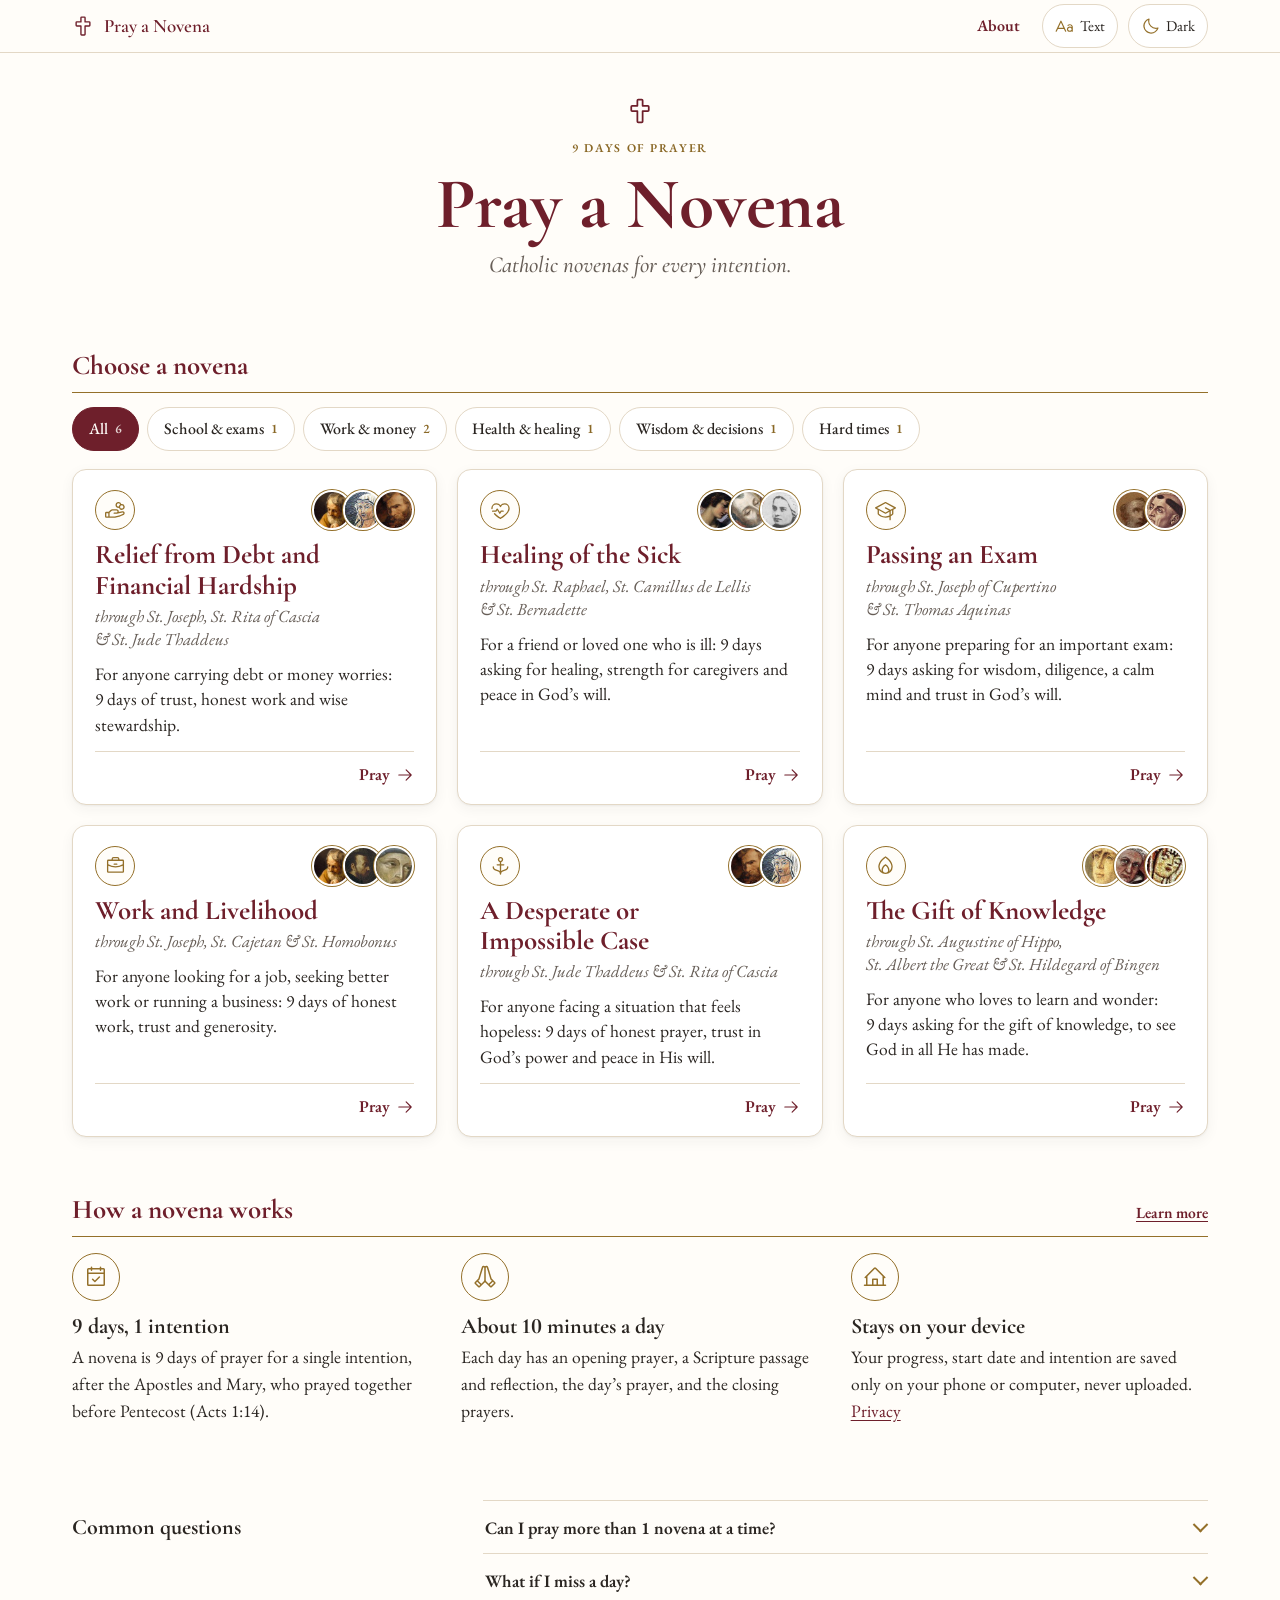
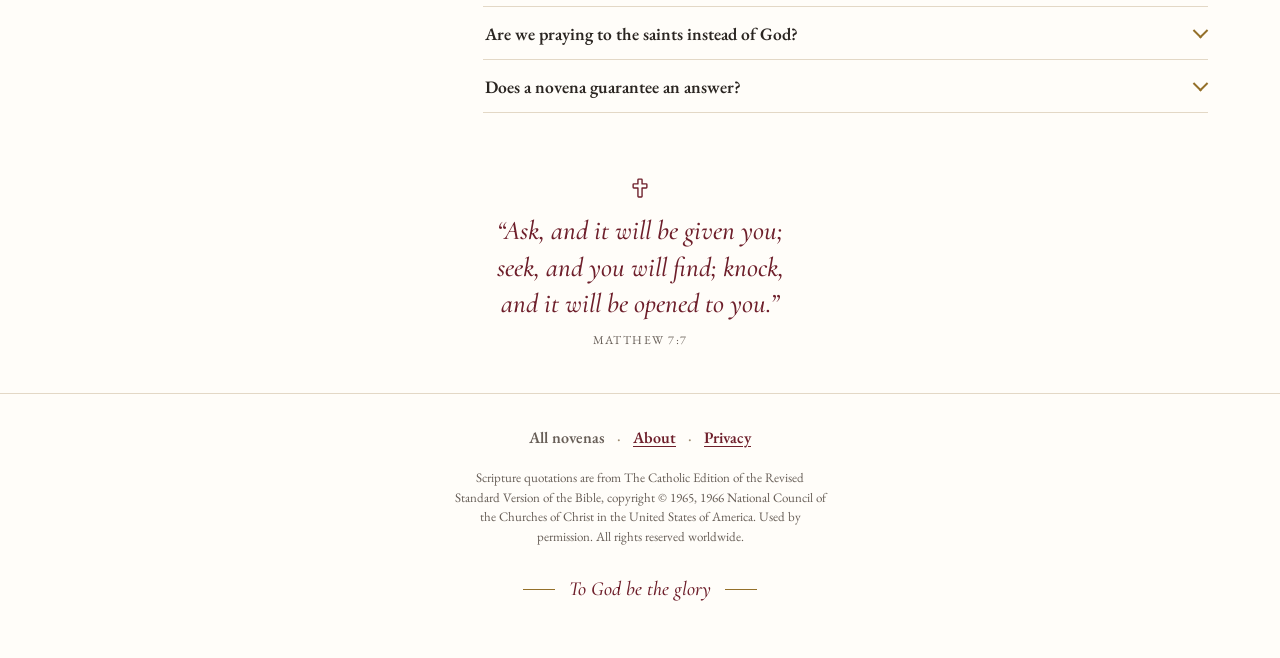
==== commit 0899b275: "Library: more space above Common questions" ====
--- a/site/index.html
+++ b/site/index.html
@@ -2,7 +2,6 @@
 <html lang="en">
 <head>
 <meta charset="utf-8">
-<script>(function(){var O="catholic-novenas.netlify.app",N="prayanovena.com",h=location.hostname,H=location.hash;if(h===O){if(navigator.onLine===false)return;var d={},n=0;try{for(var i=0;i<localStorage.length;i++){var k=localStorage.key(i);if(/^novenas?-/.test(k)){d[k]=localStorage.getItem(k);n++}}}catch(e){}var t=H.replace(/^#/,'');location.replace('https://'+N+location.pathname+location.search+(n?'#carry='+encodeURIComponent(JSON.stringify(d))+(t?'&'+t:''):H));return}if(H.indexOf('#carry=')===0){var a=H.slice(7),j=a.indexOf('&'),r=j<0?'':a.slice(j+1);try{var c=JSON.parse(decodeURIComponent(j<0?a:a.slice(0,j)));for(var x in c)if(/^novenas?-/.test(x)&&localStorage.getItem(x)===null)localStorage.setItem(x,c[x])}catch(e){}history.replaceState(null,'',location.pathname+location.search+(r?'#'+r:''))}})();</script>
 <meta name="viewport" content="width=device-width, initial-scale=1, viewport-fit=cover">
 <title>Pray a Novena · Catholic novenas for every intention</title>
 <meta name="apple-mobile-web-app-title" content="Pray a Novena">
@@ -14,7 +13,7 @@
 <meta property="og:url" content="https://prayanovena.com/">
 <meta property="og:title" content="Pray a Novena · Catholic novenas for every intention">
 <meta property="og:description" content="9-day Catholic novenas with Scripture, reflections and the prayers of the saints, on your phone or on paper.">
-<meta property="og:image" content="https://prayanovena.com/og.jpg?v=8e6cd507">
+<meta property="og:image" content="https://prayanovena.com/og.jpg?v=622653a5">
 <meta property="og:image:alt" content="Pray a Novena: Catholic novenas for every intention">
 <meta property="og:image:type" content="image/jpeg">
 <meta property="og:image:width" content="1200"><meta property="og:image:height" content="630">
@@ -67,7 +66,7 @@
 .navlink:hover{background:var(--wash)}
 .h2row h2{font:inherit;color:inherit;margin:0}
 .h2 .more{display:inline-flex;align-items:center;min-height:44px;margin:-10px 0;font-family:var(--body);font-size:calc(15.5px * var(--scale));font-weight:600;white-space:nowrap;text-underline-offset:3px}
-.faq-h{font-family:var(--display);font-weight:700;font-size:calc(22px * var(--scale));color:var(--ink);margin:28px 0 8px}
+.faq-h{font-family:var(--display);font-weight:700;font-size:calc(22px * var(--scale));color:var(--ink);margin:48px 0 8px}
 .faq{border-top:1px solid var(--rule)}
 .faq details{border-bottom:1px solid var(--rule)}
 .faq summary{display:flex;align-items:center;justify-content:space-between;gap:12px;min-height:52px;padding:10px 2px;cursor:pointer;list-style:none;font-size:calc(17.5px * var(--scale));font-weight:600;color:var(--ink)}
@@ -195,7 +194,7 @@
 }
 /* common questions: heading on the left, answers on the right, using the full width */
 @media (min-width:960px){
-  .faq-block{display:grid;grid-template-columns:minmax(220px,1fr) 2fr;gap:0 48px;align-items:start;margin-top:44px}
+  .faq-block{display:grid;grid-template-columns:minmax(220px,1fr) 2fr;gap:0 48px;align-items:start;margin-top:76px}
   .faq-block .faq-h{margin:10px 0 0;max-width:none}
   .faq-block .faq{max-width:none}
 }
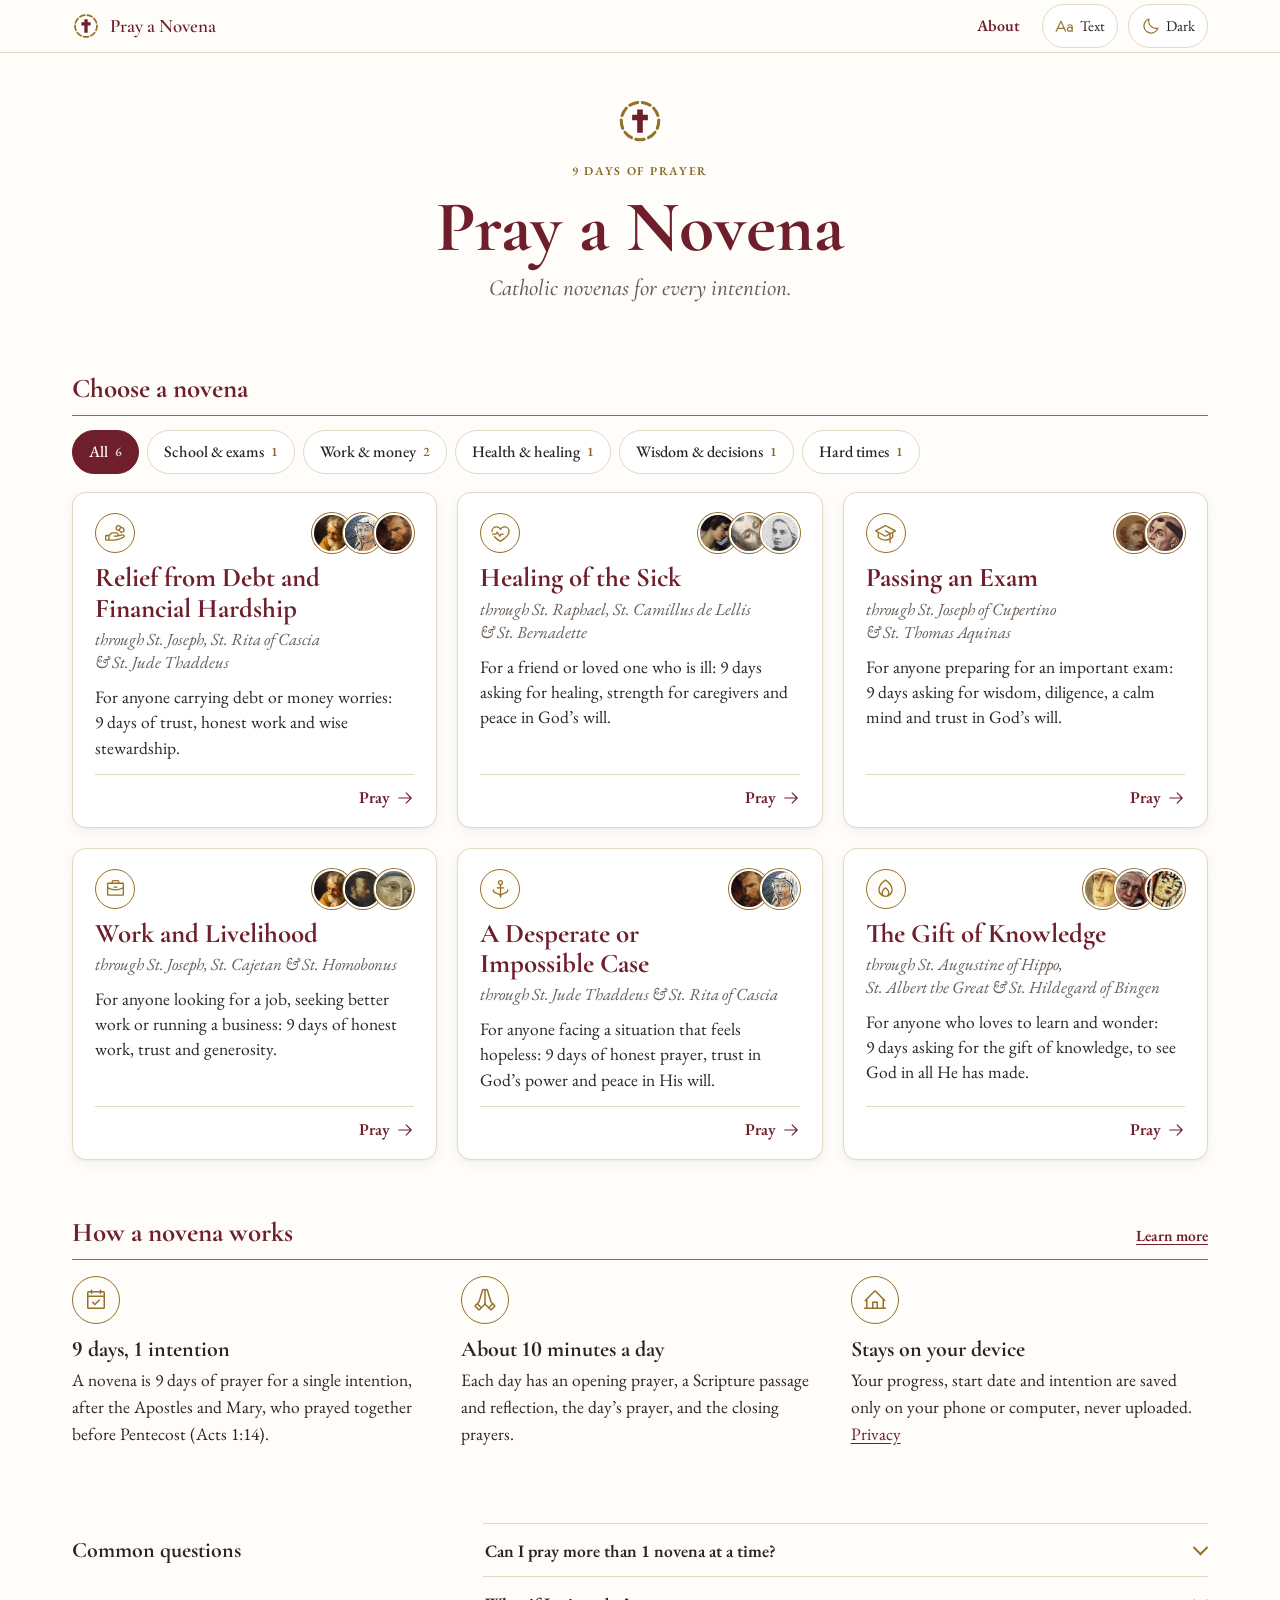
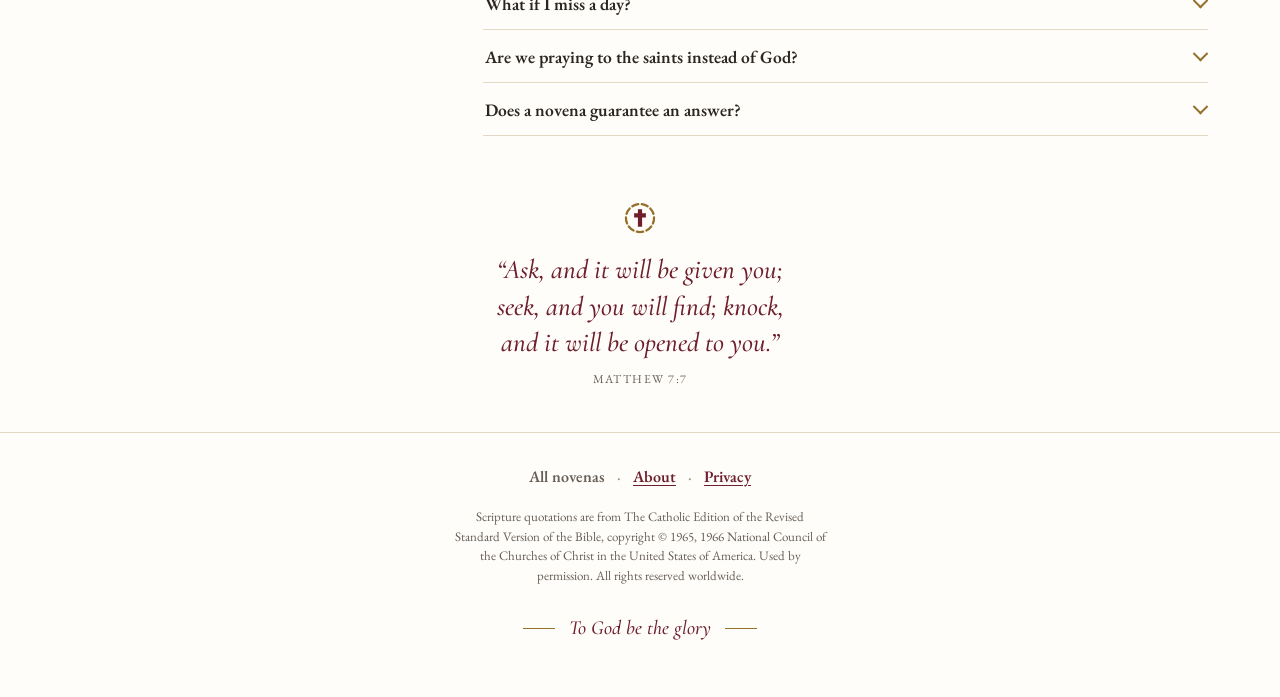
==== commit da3736f7: "Use the 9 days logo for the top bar, hero and ornament marks (same source as the favicon)" ====
--- a/site/index.html
+++ b/site/index.html
@@ -59,7 +59,7 @@
 
 .bar{position:sticky;top:0;z-index:5;background:var(--paper);border-bottom:1px solid var(--rule)}
 .bar .wrap{position:relative;display:flex;align-items:center;gap:10px;height:52px}
-.bar .mark{color:var(--wine);font-size:22px}
+.bar .mark{color:var(--wine);font-size:28px}
 .bar .name{font-family:var(--display);font-weight:600;font-size:19px;color:var(--wine);flex:1}
 .bar .spacer{flex:1}
 .navlink{display:inline-flex;align-items:center;min-height:44px;padding:0 12px;border-radius:999px;color:var(--wine);font-weight:600;font-size:16px;text-decoration:none}
@@ -78,10 +78,10 @@
 .iconbtn{display:inline-flex;align-items:center;justify-content:center;gap:6px;min-width:44px;height:44px;padding:0 12px;border:1px solid var(--rule);border-radius:999px;background:var(--sheet);color:var(--ink);cursor:pointer;font:inherit;font-size:15px}
 .iconbtn svg{font-size:19px;color:var(--gold)}
 .iconbtn:hover{border-color:var(--gold)}
-@media (max-width:600px){.bar .name{display:none}.bar .mark{font-size:26px}#themeLabel{display:none}.iconbtn{padding:0;width:44px}}
+@media (max-width:600px){.bar .name{display:none}.bar .mark{font-size:30px}#themeLabel{display:none}.iconbtn{padding:0;width:44px}}
 
 .hero{padding:28px 0 4px;text-align:center}
-.cross{color:var(--wine);font-size:28px;line-height:1}
+.cross{color:var(--wine);font-size:48px;line-height:1}
 .kicker{margin:10px 0 0;font-size:calc(12px * var(--scale));letter-spacing:.14em;font-weight:600;color:var(--gold-text);text-transform:uppercase}
 h1{font-family:var(--display);font-weight:700;color:var(--wine);font-size:clamp(40px,10vw,56px);line-height:1;margin:10px 0 10px}
 .lede{text-wrap:balance;font-family:var(--display);font-style:italic;font-size:calc(clamp(18px,5vw,21px) * var(--scale));line-height:1.35;color:var(--muted);margin:0 auto;max-width:30ch}
@@ -113,7 +113,7 @@
 .how p a{text-underline-offset:3px}
 
 .close{text-align:center;padding:40px 0 4px}
-.close .cross{font-size:22px}
+.close .cross{font-size:36px}
 .close blockquote{margin:10px auto 0;max-width:30ch;font-family:var(--display);font-style:italic;color:var(--wine);font-size:calc(23px * var(--scale));line-height:1.35;text-wrap:balance}
 .cite{display:block;font-style:normal;font-family:var(--body);font-size:calc(12px * var(--scale));letter-spacing:.12em;color:var(--muted);margin-top:8px;text-transform:uppercase}
 
@@ -202,10 +202,10 @@
 </head>
 <body>
 <a class="skip" href="#listHead">Skip to the novenas</a>
-<svg xmlns="http://www.w3.org/2000/svg" style="display:none" aria-hidden="true"><symbol id="i-cross" viewBox="0 0 256 256"><path d="M200,72H160V32a16,16,0,0,0-16-16H112A16,16,0,0,0,96,32V72H56A16,16,0,0,0,40,88v32a16,16,0,0,0,16,16H96v88a16,16,0,0,0,16,16h32a16,16,0,0,0,16-16V136h40a16,16,0,0,0,16-16V88A16,16,0,0,0,200,72Zm0,48H152a8,8,0,0,0-8,8v96H112V128a8,8,0,0,0-8-8H56V88h48a8,8,0,0,0,8-8V32h32V80a8,8,0,0,0,8,8h48Z"/></symbol><symbol id="i-sun" viewBox="0 0 256 256"><path d="M120,40V16a8,8,0,0,1,16,0V40a8,8,0,0,1-16,0Zm72,88a64,64,0,1,1-64-64A64.07,64.07,0,0,1,192,128Zm-16,0a48,48,0,1,0-48,48A48.05,48.05,0,0,0,176,128ZM58.34,69.66A8,8,0,0,0,69.66,58.34l-16-16A8,8,0,0,0,42.34,53.66Zm0,116.68-16,16a8,8,0,0,0,11.32,11.32l16-16a8,8,0,0,0-11.32-11.32ZM192,72a8,8,0,0,0,5.66-2.34l16-16a8,8,0,0,0-11.32-11.32l-16,16A8,8,0,0,0,192,72Zm5.66,114.34a8,8,0,0,0-11.32,11.32l16,16a8,8,0,0,0,11.32-11.32ZM48,128a8,8,0,0,0-8-8H16a8,8,0,0,0,0,16H40A8,8,0,0,0,48,128Zm80,80a8,8,0,0,0-8,8v24a8,8,0,0,0,16,0V216A8,8,0,0,0,128,208Zm112-88H216a8,8,0,0,0,0,16h24a8,8,0,0,0,0-16Z"/></symbol><symbol id="i-moon" viewBox="0 0 256 256"><path d="M233.54,142.23a8,8,0,0,0-8-2,88.08,88.08,0,0,1-109.8-109.8,8,8,0,0,0-10-10,104.84,104.84,0,0,0-52.91,37A104,104,0,0,0,136,224a103.09,103.09,0,0,0,62.52-20.88,104.84,104.84,0,0,0,37-52.91A8,8,0,0,0,233.54,142.23ZM188.9,190.34A88,88,0,0,1,65.66,67.11a89,89,0,0,1,31.4-26A106,106,0,0,0,96,56,104.11,104.11,0,0,0,200,160a106,106,0,0,0,14.92-1.06A89,89,0,0,1,188.9,190.34Z"/></symbol><symbol id="i-text-aa" viewBox="0 0 256 256"><path d="M87.24,52.59a8,8,0,0,0-14.48,0l-64,136a8,8,0,1,0,14.48,6.81L39.9,160h80.2l16.66,35.4a8,8,0,1,0,14.48-6.81ZM47.43,144,80,74.79,112.57,144ZM200,96c-12.76,0-22.73,3.47-29.63,10.32a8,8,0,0,0,11.26,11.36c3.8-3.77,10-5.68,18.37-5.68,13.23,0,24,9,24,20v3.22A42.76,42.76,0,0,0,200,128c-22.06,0-40,16.15-40,36s17.94,36,40,36a42.73,42.73,0,0,0,24-7.25,8,8,0,0,0,16-.75V132C240,112.15,222.06,96,200,96Zm0,88c-13.23,0-24-9-24-20s10.77-20,24-20,24,9,24,20S213.23,184,200,184Z"/></symbol><symbol id="i-arrow-right" viewBox="0 0 256 256"><path d="M221.66,133.66l-72,72a8,8,0,0,1-11.32-11.32L196.69,136H40a8,8,0,0,1,0-16H196.69L138.34,61.66a8,8,0,0,1,11.32-11.32l72,72A8,8,0,0,1,221.66,133.66Z"/></symbol><symbol id="i-hands-praying" viewBox="0 0 256 256"><path d="M235.32,180l-36.24-36.25L162.62,23.46A21.76,21.76,0,0,0,128,12.93,21.76,21.76,0,0,0,93.38,23.46L56.92,143.76,20.68,180a16,16,0,0,0,0,22.62l32.69,32.69a16,16,0,0,0,22.63,0L124.28,187a40.68,40.68,0,0,0,3.72-4.29,40.68,40.68,0,0,0,3.72,4.29L180,235.32a16,16,0,0,0,22.63,0l32.69-32.69A16,16,0,0,0,235.32,180ZM64.68,224,32,191.32l12.69-12.69,32.69,32.69ZM120,158.75a23.85,23.85,0,0,1-7,17L88.68,200,56,167.32l13.65-13.66a8,8,0,0,0,2-3.34l37-122.22A5.78,5.78,0,0,1,120,29.78Zm23,17a23.85,23.85,0,0,1-7-17v-129a5.78,5.78,0,0,1,11.31-1.68l37,122.22a8,8,0,0,0,2,3.34l14.49,14.49-33.4,32ZM191.32,224l-12.56-12.57,33.39-32L224,191.32Z"/></symbol><symbol id="i-calendar-check" viewBox="0 0 256 256"><path d="M208,32H184V24a8,8,0,0,0-16,0v8H88V24a8,8,0,0,0-16,0v8H48A16,16,0,0,0,32,48V208a16,16,0,0,0,16,16H208a16,16,0,0,0,16-16V48A16,16,0,0,0,208,32ZM72,48v8a8,8,0,0,0,16,0V48h80v8a8,8,0,0,0,16,0V48h24V80H48V48ZM208,208H48V96H208V208Zm-38.34-85.66a8,8,0,0,1,0,11.32l-48,48a8,8,0,0,1-11.32,0l-24-24a8,8,0,0,1,11.32-11.32L116,164.69l42.34-42.35A8,8,0,0,1,169.66,122.34Z"/></symbol><symbol id="i-house-line" viewBox="0 0 256 256"><path d="M240,208H224V136l2.34,2.34A8,8,0,0,0,237.66,127L139.31,28.68a16,16,0,0,0-22.62,0L18.34,127a8,8,0,0,0,11.32,11.31L32,136v72H16a8,8,0,0,0,0,16H240a8,8,0,0,0,0-16ZM48,120l80-80,80,80v88H160V152a8,8,0,0,0-8-8H104a8,8,0,0,0-8,8v56H48Zm96,88H112V160h32Z"/></symbol><symbol id="i-magnifying-glass" viewBox="0 0 256 256"><path d="M229.66,218.34l-50.07-50.06a88.11,88.11,0,1,0-11.31,11.31l50.06,50.07a8,8,0,0,0,11.32-11.32ZM40,112a72,72,0,1,1,72,72A72.08,72.08,0,0,1,40,112Z"/></symbol><symbol id="i-x" viewBox="0 0 256 256"><path d="M205.66,194.34a8,8,0,0,1-11.32,11.32L128,139.31,61.66,205.66a8,8,0,0,1-11.32-11.32L116.69,128,50.34,61.66A8,8,0,0,1,61.66,50.34L128,116.69l66.34-66.35a8,8,0,0,1,11.32,11.32L139.31,128Z"/></symbol><symbol id="i-hand-coins" viewBox="0 0 256 256"><path d="M230.33,141.06a24.43,24.43,0,0,0-21.24-4.23l-41.84,9.62A28,28,0,0,0,140,112H89.94a31.82,31.82,0,0,0-22.63,9.37L44.69,144H16A16,16,0,0,0,0,160v40a16,16,0,0,0,16,16H120a7.93,7.93,0,0,0,1.94-.24l64-16a6.94,6.94,0,0,0,1.19-.4L226,182.82l.44-.2a24.6,24.6,0,0,0,3.93-41.56ZM16,160H40v40H16Zm203.43,8.21-38,16.18L119,200H56V155.31l22.63-22.62A15.86,15.86,0,0,1,89.94,128H140a12,12,0,0,1,0,24H112a8,8,0,0,0,0,16h32a8.32,8.32,0,0,0,1.79-.2l67-15.41.31-.08a8.6,8.6,0,0,1,6.3,15.9ZM164,96a36,36,0,0,0,5.9-.48,36,36,0,1,0,28.22-47A36,36,0,1,0,164,96Zm60-12a20,20,0,1,1-20-20A20,20,0,0,1,224,84ZM164,40a20,20,0,0,1,19.25,14.61,36,36,0,0,0-15,24.93A20.42,20.42,0,0,1,164,80a20,20,0,0,1,0-40Z"/></symbol><symbol id="i-heartbeat" viewBox="0 0 256 256"><path d="M72,144H32a8,8,0,0,1,0-16H67.72l13.62-20.44a8,8,0,0,1,13.32,0l25.34,38,9.34-14A8,8,0,0,1,136,128h24a8,8,0,0,1,0,16H140.28l-13.62,20.44a8,8,0,0,1-13.32,0L88,126.42l-9.34,14A8,8,0,0,1,72,144ZM178,40c-20.65,0-38.73,8.88-50,23.89C116.73,48.88,98.65,40,78,40a62.07,62.07,0,0,0-62,62c0,.75,0,1.5,0,2.25a8,8,0,1,0,16-.5c0-.58,0-1.17,0-1.75A46.06,46.06,0,0,1,78,56c19.45,0,35.78,10.36,42.6,27a8,8,0,0,0,14.8,0c6.82-16.67,23.15-27,42.6-27a46.06,46.06,0,0,1,46,46c0,53.61-77.76,102.15-96,112.8-10.83-6.31-42.63-26-66.68-52.21a8,8,0,1,0-11.8,10.82c31.17,34,72.93,56.68,74.69,57.63a8,8,0,0,0,7.58,0C136.21,228.66,240,172,240,102A62.07,62.07,0,0,0,178,40Z"/></symbol><symbol id="i-graduation-cap" viewBox="0 0 256 256"><path d="M251.76,88.94l-120-64a8,8,0,0,0-7.52,0l-120,64a8,8,0,0,0,0,14.12L32,117.87v48.42a15.91,15.91,0,0,0,4.06,10.65C49.16,191.53,78.51,216,128,216a130,130,0,0,0,48-8.76V240a8,8,0,0,0,16,0V199.51a115.63,115.63,0,0,0,27.94-22.57A15.91,15.91,0,0,0,224,166.29V117.87l27.76-14.81a8,8,0,0,0,0-14.12ZM128,200c-43.27,0-68.72-21.14-80-33.71V126.4l76.24,40.66a8,8,0,0,0,7.52,0L176,143.47v46.34C163.4,195.69,147.52,200,128,200Zm80-33.75a97.83,97.83,0,0,1-16,14.25V134.93l16-8.53ZM188,118.94l-.22-.13-56-29.87a8,8,0,0,0-7.52,14.12L171,128l-43,22.93L25,96,128,41.07,231,96Z"/></symbol><symbol id="i-briefcase" viewBox="0 0 256 256"><path d="M216,56H176V48a24,24,0,0,0-24-24H104A24,24,0,0,0,80,48v8H40A16,16,0,0,0,24,72V200a16,16,0,0,0,16,16H216a16,16,0,0,0,16-16V72A16,16,0,0,0,216,56ZM96,48a8,8,0,0,1,8-8h48a8,8,0,0,1,8,8v8H96ZM216,72v41.61A184,184,0,0,1,128,136a184.07,184.07,0,0,1-88-22.38V72Zm0,128H40V131.64A200.19,200.19,0,0,0,128,152a200.25,200.25,0,0,0,88-20.37V200ZM104,112a8,8,0,0,1,8-8h32a8,8,0,0,1,0,16H112A8,8,0,0,1,104,112Z"/></symbol><symbol id="i-anchor" viewBox="0 0 256 256"><path d="M216,136a8,8,0,0,0-8,8c0,24.69-13.77,29.64-38.1,36.28-11.36,3.1-24.12,6.6-33.9,14.34V128h32a8,8,0,0,0,0-16H136V87a32,32,0,1,0-16,0v25H88a8,8,0,0,0,0,16h32v66.62c-9.78-7.74-22.54-11.24-33.9-14.34C61.77,173.64,48,168.69,48,144a8,8,0,0,0-16,0c0,38.11,27.67,45.66,49.9,51.72C106.23,202.36,120,207.31,120,232a8,8,0,0,0,16,0c0-24.69,13.77-29.64,38.1-36.28C196.33,189.66,224,182.11,224,144A8,8,0,0,0,216,136ZM112,56a16,16,0,1,1,16,16A16,16,0,0,1,112,56Z"/></symbol><symbol id="i-flame" viewBox="0 0 256 256"><path d="M173.79,51.48a221.25,221.25,0,0,0-41.67-34.34,8,8,0,0,0-8.24,0A221.25,221.25,0,0,0,82.21,51.48C54.59,80.48,40,112.47,40,144a88,88,0,0,0,176,0C216,112.47,201.41,80.48,173.79,51.48ZM96,184c0-27.67,22.53-47.28,32-54.3,9.48,7,32,26.63,32,54.3a32,32,0,0,1-64,0Zm77.27,15.93A47.8,47.8,0,0,0,176,184c0-44-42.09-69.79-43.88-70.86a8,8,0,0,0-8.24,0C122.09,114.21,80,140,80,184a47.8,47.8,0,0,0,2.73,15.93A71.88,71.88,0,0,1,56,144c0-34.41,20.4-63.15,37.52-81.19A216.21,216.21,0,0,1,128,33.54a215.77,215.77,0,0,1,34.48,29.27C193.49,95.5,200,125,200,144A71.88,71.88,0,0,1,173.27,199.93Z"/></symbol></svg>
+<svg xmlns="http://www.w3.org/2000/svg" style="display:none" aria-hidden="true"><symbol id="i-logo" viewBox="0 0 64 64"><path fill="none" style="stroke:var(--gold,#94702A)" stroke-width="4" stroke-linecap="round" d="M35.05 7.19A25 25 0 0 1 45.62 11.03M50.28 14.95A25 25 0 0 1 55.91 24.69M56.97 30.69A25 25 0 0 1 55.01 41.77M51.97 47.05A25 25 0 0 1 43.35 54.28M37.62 56.36A25 25 0 0 1 26.38 56.36M20.65 54.28A25 25 0 0 1 12.03 47.05M8.99 41.77A25 25 0 0 1 7.03 30.69M8.09 24.69A25 25 0 0 1 13.72 14.95M18.38 11.03A25 25 0 0 1 28.95 7.19"/><path d="M28.25 16.5h7.5v7.0h6.75v7.5h-6.75v16.5h-7.5v-16.5h-6.75v-7.5h6.75z"/></symbol><symbol id="i-cross" viewBox="0 0 256 256"><path d="M200,72H160V32a16,16,0,0,0-16-16H112A16,16,0,0,0,96,32V72H56A16,16,0,0,0,40,88v32a16,16,0,0,0,16,16H96v88a16,16,0,0,0,16,16h32a16,16,0,0,0,16-16V136h40a16,16,0,0,0,16-16V88A16,16,0,0,0,200,72Zm0,48H152a8,8,0,0,0-8,8v96H112V128a8,8,0,0,0-8-8H56V88h48a8,8,0,0,0,8-8V32h32V80a8,8,0,0,0,8,8h48Z"/></symbol><symbol id="i-sun" viewBox="0 0 256 256"><path d="M120,40V16a8,8,0,0,1,16,0V40a8,8,0,0,1-16,0Zm72,88a64,64,0,1,1-64-64A64.07,64.07,0,0,1,192,128Zm-16,0a48,48,0,1,0-48,48A48.05,48.05,0,0,0,176,128ZM58.34,69.66A8,8,0,0,0,69.66,58.34l-16-16A8,8,0,0,0,42.34,53.66Zm0,116.68-16,16a8,8,0,0,0,11.32,11.32l16-16a8,8,0,0,0-11.32-11.32ZM192,72a8,8,0,0,0,5.66-2.34l16-16a8,8,0,0,0-11.32-11.32l-16,16A8,8,0,0,0,192,72Zm5.66,114.34a8,8,0,0,0-11.32,11.32l16,16a8,8,0,0,0,11.32-11.32ZM48,128a8,8,0,0,0-8-8H16a8,8,0,0,0,0,16H40A8,8,0,0,0,48,128Zm80,80a8,8,0,0,0-8,8v24a8,8,0,0,0,16,0V216A8,8,0,0,0,128,208Zm112-88H216a8,8,0,0,0,0,16h24a8,8,0,0,0,0-16Z"/></symbol><symbol id="i-moon" viewBox="0 0 256 256"><path d="M233.54,142.23a8,8,0,0,0-8-2,88.08,88.08,0,0,1-109.8-109.8,8,8,0,0,0-10-10,104.84,104.84,0,0,0-52.91,37A104,104,0,0,0,136,224a103.09,103.09,0,0,0,62.52-20.88,104.84,104.84,0,0,0,37-52.91A8,8,0,0,0,233.54,142.23ZM188.9,190.34A88,88,0,0,1,65.66,67.11a89,89,0,0,1,31.4-26A106,106,0,0,0,96,56,104.11,104.11,0,0,0,200,160a106,106,0,0,0,14.92-1.06A89,89,0,0,1,188.9,190.34Z"/></symbol><symbol id="i-text-aa" viewBox="0 0 256 256"><path d="M87.24,52.59a8,8,0,0,0-14.48,0l-64,136a8,8,0,1,0,14.48,6.81L39.9,160h80.2l16.66,35.4a8,8,0,1,0,14.48-6.81ZM47.43,144,80,74.79,112.57,144ZM200,96c-12.76,0-22.73,3.47-29.63,10.32a8,8,0,0,0,11.26,11.36c3.8-3.77,10-5.68,18.37-5.68,13.23,0,24,9,24,20v3.22A42.76,42.76,0,0,0,200,128c-22.06,0-40,16.15-40,36s17.94,36,40,36a42.73,42.73,0,0,0,24-7.25,8,8,0,0,0,16-.75V132C240,112.15,222.06,96,200,96Zm0,88c-13.23,0-24-9-24-20s10.77-20,24-20,24,9,24,20S213.23,184,200,184Z"/></symbol><symbol id="i-arrow-right" viewBox="0 0 256 256"><path d="M221.66,133.66l-72,72a8,8,0,0,1-11.32-11.32L196.69,136H40a8,8,0,0,1,0-16H196.69L138.34,61.66a8,8,0,0,1,11.32-11.32l72,72A8,8,0,0,1,221.66,133.66Z"/></symbol><symbol id="i-hands-praying" viewBox="0 0 256 256"><path d="M235.32,180l-36.24-36.25L162.62,23.46A21.76,21.76,0,0,0,128,12.93,21.76,21.76,0,0,0,93.38,23.46L56.92,143.76,20.68,180a16,16,0,0,0,0,22.62l32.69,32.69a16,16,0,0,0,22.63,0L124.28,187a40.68,40.68,0,0,0,3.72-4.29,40.68,40.68,0,0,0,3.72,4.29L180,235.32a16,16,0,0,0,22.63,0l32.69-32.69A16,16,0,0,0,235.32,180ZM64.68,224,32,191.32l12.69-12.69,32.69,32.69ZM120,158.75a23.85,23.85,0,0,1-7,17L88.68,200,56,167.32l13.65-13.66a8,8,0,0,0,2-3.34l37-122.22A5.78,5.78,0,0,1,120,29.78Zm23,17a23.85,23.85,0,0,1-7-17v-129a5.78,5.78,0,0,1,11.31-1.68l37,122.22a8,8,0,0,0,2,3.34l14.49,14.49-33.4,32ZM191.32,224l-12.56-12.57,33.39-32L224,191.32Z"/></symbol><symbol id="i-calendar-check" viewBox="0 0 256 256"><path d="M208,32H184V24a8,8,0,0,0-16,0v8H88V24a8,8,0,0,0-16,0v8H48A16,16,0,0,0,32,48V208a16,16,0,0,0,16,16H208a16,16,0,0,0,16-16V48A16,16,0,0,0,208,32ZM72,48v8a8,8,0,0,0,16,0V48h80v8a8,8,0,0,0,16,0V48h24V80H48V48ZM208,208H48V96H208V208Zm-38.34-85.66a8,8,0,0,1,0,11.32l-48,48a8,8,0,0,1-11.32,0l-24-24a8,8,0,0,1,11.32-11.32L116,164.69l42.34-42.35A8,8,0,0,1,169.66,122.34Z"/></symbol><symbol id="i-house-line" viewBox="0 0 256 256"><path d="M240,208H224V136l2.34,2.34A8,8,0,0,0,237.66,127L139.31,28.68a16,16,0,0,0-22.62,0L18.34,127a8,8,0,0,0,11.32,11.31L32,136v72H16a8,8,0,0,0,0,16H240a8,8,0,0,0,0-16ZM48,120l80-80,80,80v88H160V152a8,8,0,0,0-8-8H104a8,8,0,0,0-8,8v56H48Zm96,88H112V160h32Z"/></symbol><symbol id="i-magnifying-glass" viewBox="0 0 256 256"><path d="M229.66,218.34l-50.07-50.06a88.11,88.11,0,1,0-11.31,11.31l50.06,50.07a8,8,0,0,0,11.32-11.32ZM40,112a72,72,0,1,1,72,72A72.08,72.08,0,0,1,40,112Z"/></symbol><symbol id="i-x" viewBox="0 0 256 256"><path d="M205.66,194.34a8,8,0,0,1-11.32,11.32L128,139.31,61.66,205.66a8,8,0,0,1-11.32-11.32L116.69,128,50.34,61.66A8,8,0,0,1,61.66,50.34L128,116.69l66.34-66.35a8,8,0,0,1,11.32,11.32L139.31,128Z"/></symbol><symbol id="i-hand-coins" viewBox="0 0 256 256"><path d="M230.33,141.06a24.43,24.43,0,0,0-21.24-4.23l-41.84,9.62A28,28,0,0,0,140,112H89.94a31.82,31.82,0,0,0-22.63,9.37L44.69,144H16A16,16,0,0,0,0,160v40a16,16,0,0,0,16,16H120a7.93,7.93,0,0,0,1.94-.24l64-16a6.94,6.94,0,0,0,1.19-.4L226,182.82l.44-.2a24.6,24.6,0,0,0,3.93-41.56ZM16,160H40v40H16Zm203.43,8.21-38,16.18L119,200H56V155.31l22.63-22.62A15.86,15.86,0,0,1,89.94,128H140a12,12,0,0,1,0,24H112a8,8,0,0,0,0,16h32a8.32,8.32,0,0,0,1.79-.2l67-15.41.31-.08a8.6,8.6,0,0,1,6.3,15.9ZM164,96a36,36,0,0,0,5.9-.48,36,36,0,1,0,28.22-47A36,36,0,1,0,164,96Zm60-12a20,20,0,1,1-20-20A20,20,0,0,1,224,84ZM164,40a20,20,0,0,1,19.25,14.61,36,36,0,0,0-15,24.93A20.42,20.42,0,0,1,164,80a20,20,0,0,1,0-40Z"/></symbol><symbol id="i-heartbeat" viewBox="0 0 256 256"><path d="M72,144H32a8,8,0,0,1,0-16H67.72l13.62-20.44a8,8,0,0,1,13.32,0l25.34,38,9.34-14A8,8,0,0,1,136,128h24a8,8,0,0,1,0,16H140.28l-13.62,20.44a8,8,0,0,1-13.32,0L88,126.42l-9.34,14A8,8,0,0,1,72,144ZM178,40c-20.65,0-38.73,8.88-50,23.89C116.73,48.88,98.65,40,78,40a62.07,62.07,0,0,0-62,62c0,.75,0,1.5,0,2.25a8,8,0,1,0,16-.5c0-.58,0-1.17,0-1.75A46.06,46.06,0,0,1,78,56c19.45,0,35.78,10.36,42.6,27a8,8,0,0,0,14.8,0c6.82-16.67,23.15-27,42.6-27a46.06,46.06,0,0,1,46,46c0,53.61-77.76,102.15-96,112.8-10.83-6.31-42.63-26-66.68-52.21a8,8,0,1,0-11.8,10.82c31.17,34,72.93,56.68,74.69,57.63a8,8,0,0,0,7.58,0C136.21,228.66,240,172,240,102A62.07,62.07,0,0,0,178,40Z"/></symbol><symbol id="i-graduation-cap" viewBox="0 0 256 256"><path d="M251.76,88.94l-120-64a8,8,0,0,0-7.52,0l-120,64a8,8,0,0,0,0,14.12L32,117.87v48.42a15.91,15.91,0,0,0,4.06,10.65C49.16,191.53,78.51,216,128,216a130,130,0,0,0,48-8.76V240a8,8,0,0,0,16,0V199.51a115.63,115.63,0,0,0,27.94-22.57A15.91,15.91,0,0,0,224,166.29V117.87l27.76-14.81a8,8,0,0,0,0-14.12ZM128,200c-43.27,0-68.72-21.14-80-33.71V126.4l76.24,40.66a8,8,0,0,0,7.52,0L176,143.47v46.34C163.4,195.69,147.52,200,128,200Zm80-33.75a97.83,97.83,0,0,1-16,14.25V134.93l16-8.53ZM188,118.94l-.22-.13-56-29.87a8,8,0,0,0-7.52,14.12L171,128l-43,22.93L25,96,128,41.07,231,96Z"/></symbol><symbol id="i-briefcase" viewBox="0 0 256 256"><path d="M216,56H176V48a24,24,0,0,0-24-24H104A24,24,0,0,0,80,48v8H40A16,16,0,0,0,24,72V200a16,16,0,0,0,16,16H216a16,16,0,0,0,16-16V72A16,16,0,0,0,216,56ZM96,48a8,8,0,0,1,8-8h48a8,8,0,0,1,8,8v8H96ZM216,72v41.61A184,184,0,0,1,128,136a184.07,184.07,0,0,1-88-22.38V72Zm0,128H40V131.64A200.19,200.19,0,0,0,128,152a200.25,200.25,0,0,0,88-20.37V200ZM104,112a8,8,0,0,1,8-8h32a8,8,0,0,1,0,16H112A8,8,0,0,1,104,112Z"/></symbol><symbol id="i-anchor" viewBox="0 0 256 256"><path d="M216,136a8,8,0,0,0-8,8c0,24.69-13.77,29.64-38.1,36.28-11.36,3.1-24.12,6.6-33.9,14.34V128h32a8,8,0,0,0,0-16H136V87a32,32,0,1,0-16,0v25H88a8,8,0,0,0,0,16h32v66.62c-9.78-7.74-22.54-11.24-33.9-14.34C61.77,173.64,48,168.69,48,144a8,8,0,0,0-16,0c0,38.11,27.67,45.66,49.9,51.72C106.23,202.36,120,207.31,120,232a8,8,0,0,0,16,0c0-24.69,13.77-29.64,38.1-36.28C196.33,189.66,224,182.11,224,144A8,8,0,0,0,216,136ZM112,56a16,16,0,1,1,16,16A16,16,0,0,1,112,56Z"/></symbol><symbol id="i-flame" viewBox="0 0 256 256"><path d="M173.79,51.48a221.25,221.25,0,0,0-41.67-34.34,8,8,0,0,0-8.24,0A221.25,221.25,0,0,0,82.21,51.48C54.59,80.48,40,112.47,40,144a88,88,0,0,0,176,0C216,112.47,201.41,80.48,173.79,51.48ZM96,184c0-27.67,22.53-47.28,32-54.3,9.48,7,32,26.63,32,54.3a32,32,0,0,1-64,0Zm77.27,15.93A47.8,47.8,0,0,0,176,184c0-44-42.09-69.79-43.88-70.86a8,8,0,0,0-8.24,0C122.09,114.21,80,140,80,184a47.8,47.8,0,0,0,2.73,15.93A71.88,71.88,0,0,1,56,144c0-34.41,20.4-63.15,37.52-81.19A216.21,216.21,0,0,1,128,33.54a215.77,215.77,0,0,1,34.48,29.27C193.49,95.5,200,125,200,144A71.88,71.88,0,0,1,173.27,199.93Z"/></symbol></svg>
 <header class="bar">
   <div class="wrap">
-    <svg class="i mark" aria-hidden="true" focusable="false"><use href="#i-cross"/></svg>
+    <svg class="i mark" aria-hidden="true" focusable="false"><use href="#i-logo"/></svg>
     <span class="name">Pray a Novena</span>
     <span class="spacer"></span>
     <a class="navlink" href="about/index.html">About</a>
@@ -221,7 +221,7 @@
 
 <main class="wrap">
   <div class="hero">
-    <div class="cross" aria-hidden="true"><svg class="i" aria-hidden="true" focusable="false"><use href="#i-cross"/></svg></div>
+    <div class="cross" aria-hidden="true"><svg class="i" aria-hidden="true" focusable="false"><use href="#i-logo"/></svg></div>
     <p class="kicker">9 days of prayer</p>
     <h1>Pray a Novena</h1>
     <p class="lede">Catholic novenas for every intention.</p>
@@ -258,7 +258,7 @@
   </section>
 
   <div class="close">
-    <div class="cross" aria-hidden="true"><svg class="i" aria-hidden="true" focusable="false"><use href="#i-cross"/></svg></div>
+    <div class="cross" aria-hidden="true"><svg class="i" aria-hidden="true" focusable="false"><use href="#i-logo"/></svg></div>
     <blockquote>“Ask, and it will be given you; seek, and you will find; knock, and it will be opened to you.”</blockquote>
     <span class="cite">Matthew 7:7</span>
   </div>
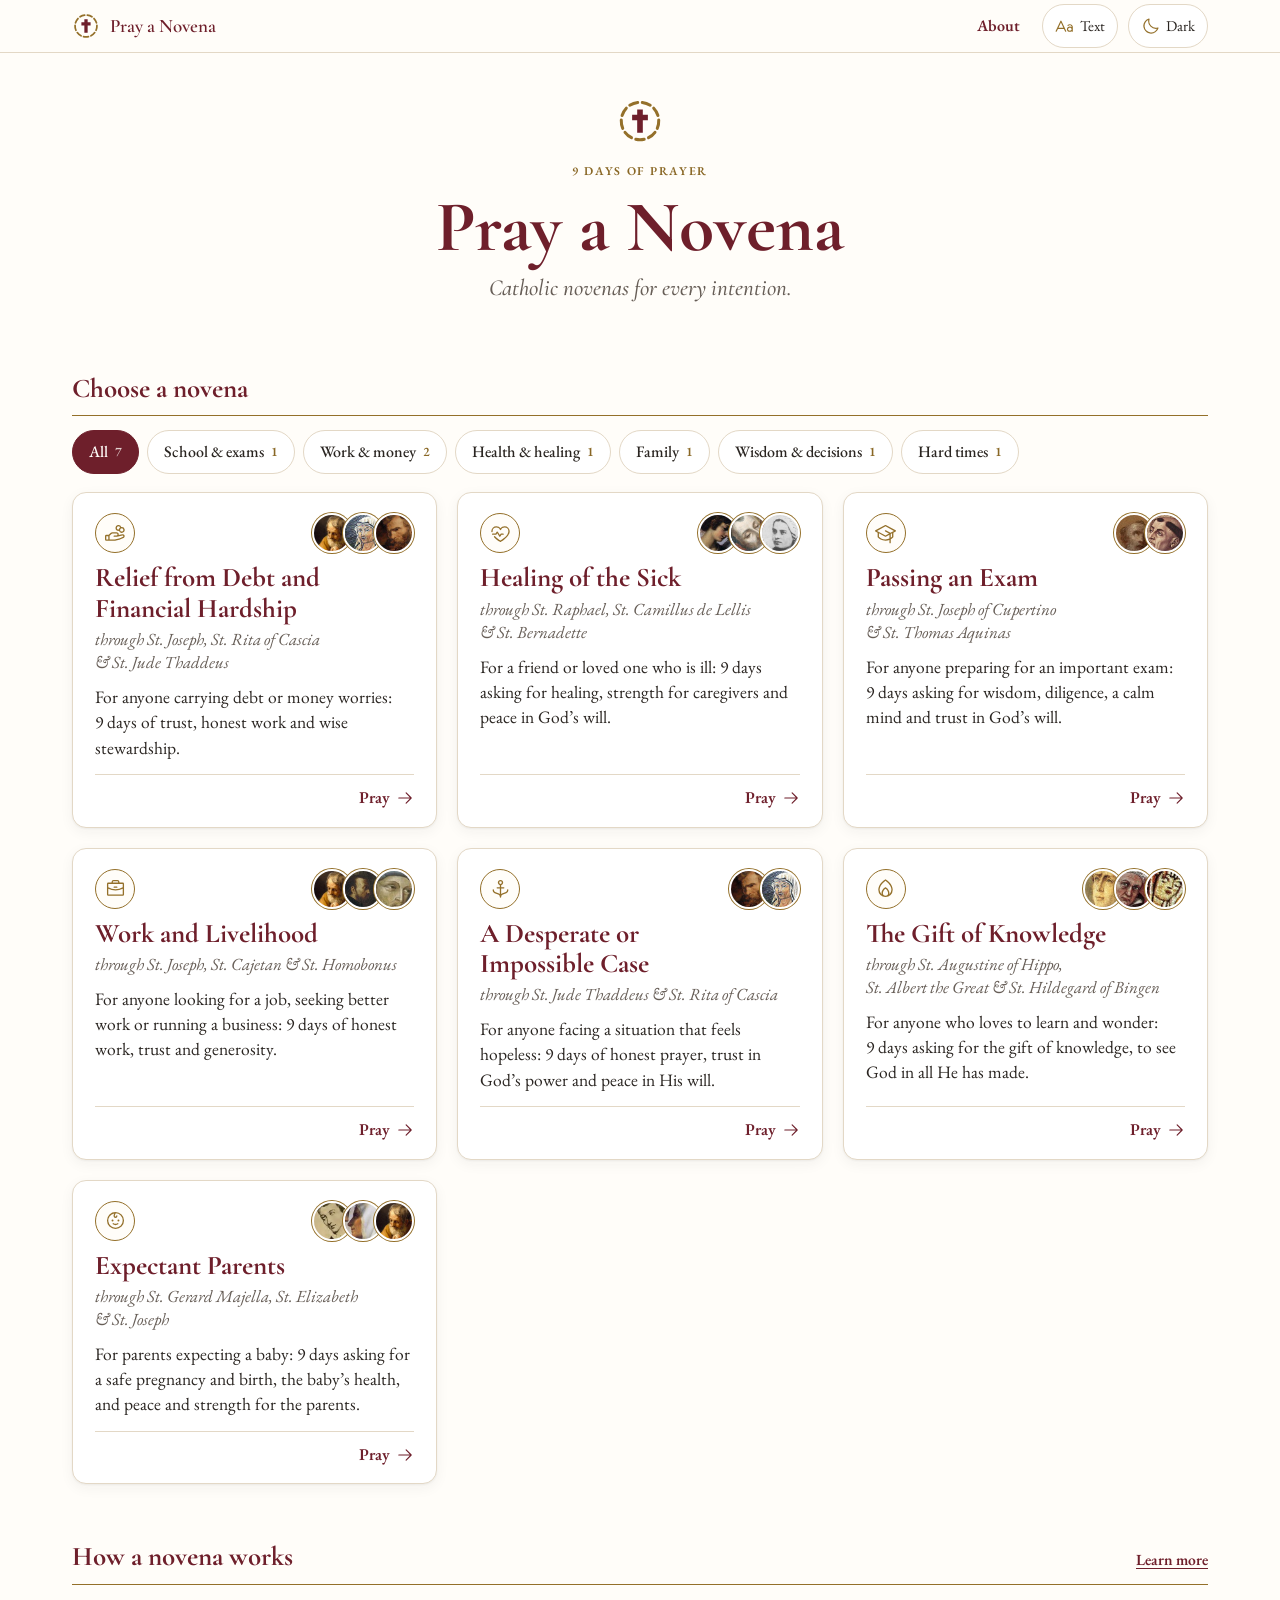
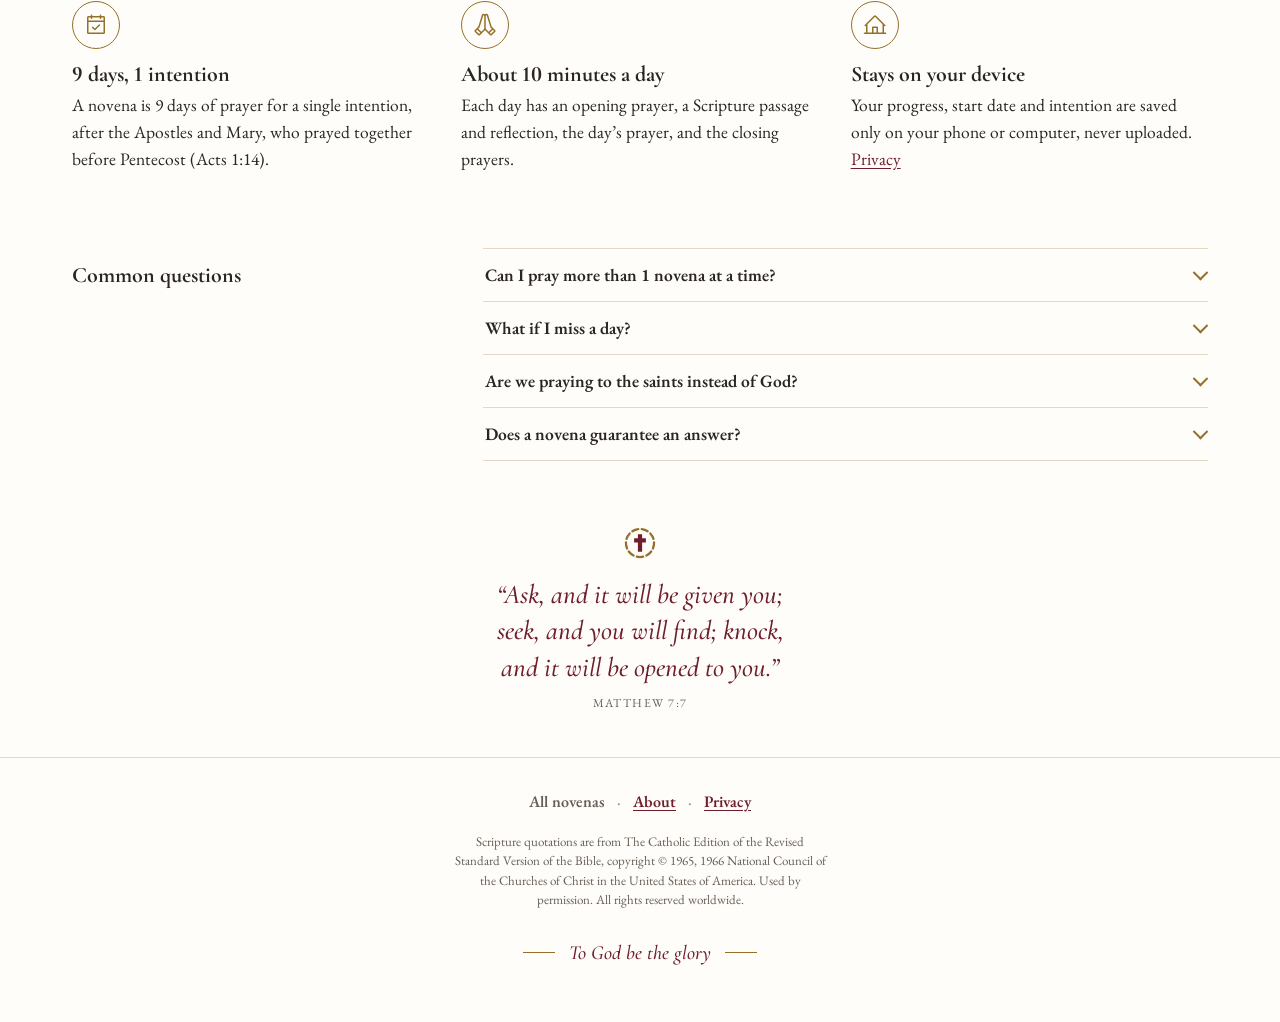
==== commit f111d57d: "Publish the Expectant Parents novena; log it" ====
--- a/site/index.html
+++ b/site/index.html
@@ -202,7 +202,7 @@
 </head>
 <body>
 <a class="skip" href="#listHead">Skip to the novenas</a>
-<svg xmlns="http://www.w3.org/2000/svg" style="display:none" aria-hidden="true"><symbol id="i-logo" viewBox="0 0 64 64"><path fill="none" style="stroke:var(--gold,#94702A)" stroke-width="4" stroke-linecap="round" d="M35.05 7.19A25 25 0 0 1 45.62 11.03M50.28 14.95A25 25 0 0 1 55.91 24.69M56.97 30.69A25 25 0 0 1 55.01 41.77M51.97 47.05A25 25 0 0 1 43.35 54.28M37.62 56.36A25 25 0 0 1 26.38 56.36M20.65 54.28A25 25 0 0 1 12.03 47.05M8.99 41.77A25 25 0 0 1 7.03 30.69M8.09 24.69A25 25 0 0 1 13.72 14.95M18.38 11.03A25 25 0 0 1 28.95 7.19"/><path d="M28.25 16.5h7.5v7.0h6.75v7.5h-6.75v16.5h-7.5v-16.5h-6.75v-7.5h6.75z"/></symbol><symbol id="i-cross" viewBox="0 0 256 256"><path d="M200,72H160V32a16,16,0,0,0-16-16H112A16,16,0,0,0,96,32V72H56A16,16,0,0,0,40,88v32a16,16,0,0,0,16,16H96v88a16,16,0,0,0,16,16h32a16,16,0,0,0,16-16V136h40a16,16,0,0,0,16-16V88A16,16,0,0,0,200,72Zm0,48H152a8,8,0,0,0-8,8v96H112V128a8,8,0,0,0-8-8H56V88h48a8,8,0,0,0,8-8V32h32V80a8,8,0,0,0,8,8h48Z"/></symbol><symbol id="i-sun" viewBox="0 0 256 256"><path d="M120,40V16a8,8,0,0,1,16,0V40a8,8,0,0,1-16,0Zm72,88a64,64,0,1,1-64-64A64.07,64.07,0,0,1,192,128Zm-16,0a48,48,0,1,0-48,48A48.05,48.05,0,0,0,176,128ZM58.34,69.66A8,8,0,0,0,69.66,58.34l-16-16A8,8,0,0,0,42.34,53.66Zm0,116.68-16,16a8,8,0,0,0,11.32,11.32l16-16a8,8,0,0,0-11.32-11.32ZM192,72a8,8,0,0,0,5.66-2.34l16-16a8,8,0,0,0-11.32-11.32l-16,16A8,8,0,0,0,192,72Zm5.66,114.34a8,8,0,0,0-11.32,11.32l16,16a8,8,0,0,0,11.32-11.32ZM48,128a8,8,0,0,0-8-8H16a8,8,0,0,0,0,16H40A8,8,0,0,0,48,128Zm80,80a8,8,0,0,0-8,8v24a8,8,0,0,0,16,0V216A8,8,0,0,0,128,208Zm112-88H216a8,8,0,0,0,0,16h24a8,8,0,0,0,0-16Z"/></symbol><symbol id="i-moon" viewBox="0 0 256 256"><path d="M233.54,142.23a8,8,0,0,0-8-2,88.08,88.08,0,0,1-109.8-109.8,8,8,0,0,0-10-10,104.84,104.84,0,0,0-52.91,37A104,104,0,0,0,136,224a103.09,103.09,0,0,0,62.52-20.88,104.84,104.84,0,0,0,37-52.91A8,8,0,0,0,233.54,142.23ZM188.9,190.34A88,88,0,0,1,65.66,67.11a89,89,0,0,1,31.4-26A106,106,0,0,0,96,56,104.11,104.11,0,0,0,200,160a106,106,0,0,0,14.92-1.06A89,89,0,0,1,188.9,190.34Z"/></symbol><symbol id="i-text-aa" viewBox="0 0 256 256"><path d="M87.24,52.59a8,8,0,0,0-14.48,0l-64,136a8,8,0,1,0,14.48,6.81L39.9,160h80.2l16.66,35.4a8,8,0,1,0,14.48-6.81ZM47.43,144,80,74.79,112.57,144ZM200,96c-12.76,0-22.73,3.47-29.63,10.32a8,8,0,0,0,11.26,11.36c3.8-3.77,10-5.68,18.37-5.68,13.23,0,24,9,24,20v3.22A42.76,42.76,0,0,0,200,128c-22.06,0-40,16.15-40,36s17.94,36,40,36a42.73,42.73,0,0,0,24-7.25,8,8,0,0,0,16-.75V132C240,112.15,222.06,96,200,96Zm0,88c-13.23,0-24-9-24-20s10.77-20,24-20,24,9,24,20S213.23,184,200,184Z"/></symbol><symbol id="i-arrow-right" viewBox="0 0 256 256"><path d="M221.66,133.66l-72,72a8,8,0,0,1-11.32-11.32L196.69,136H40a8,8,0,0,1,0-16H196.69L138.34,61.66a8,8,0,0,1,11.32-11.32l72,72A8,8,0,0,1,221.66,133.66Z"/></symbol><symbol id="i-hands-praying" viewBox="0 0 256 256"><path d="M235.32,180l-36.24-36.25L162.62,23.46A21.76,21.76,0,0,0,128,12.93,21.76,21.76,0,0,0,93.38,23.46L56.92,143.76,20.68,180a16,16,0,0,0,0,22.62l32.69,32.69a16,16,0,0,0,22.63,0L124.28,187a40.68,40.68,0,0,0,3.72-4.29,40.68,40.68,0,0,0,3.72,4.29L180,235.32a16,16,0,0,0,22.63,0l32.69-32.69A16,16,0,0,0,235.32,180ZM64.68,224,32,191.32l12.69-12.69,32.69,32.69ZM120,158.75a23.85,23.85,0,0,1-7,17L88.68,200,56,167.32l13.65-13.66a8,8,0,0,0,2-3.34l37-122.22A5.78,5.78,0,0,1,120,29.78Zm23,17a23.85,23.85,0,0,1-7-17v-129a5.78,5.78,0,0,1,11.31-1.68l37,122.22a8,8,0,0,0,2,3.34l14.49,14.49-33.4,32ZM191.32,224l-12.56-12.57,33.39-32L224,191.32Z"/></symbol><symbol id="i-calendar-check" viewBox="0 0 256 256"><path d="M208,32H184V24a8,8,0,0,0-16,0v8H88V24a8,8,0,0,0-16,0v8H48A16,16,0,0,0,32,48V208a16,16,0,0,0,16,16H208a16,16,0,0,0,16-16V48A16,16,0,0,0,208,32ZM72,48v8a8,8,0,0,0,16,0V48h80v8a8,8,0,0,0,16,0V48h24V80H48V48ZM208,208H48V96H208V208Zm-38.34-85.66a8,8,0,0,1,0,11.32l-48,48a8,8,0,0,1-11.32,0l-24-24a8,8,0,0,1,11.32-11.32L116,164.69l42.34-42.35A8,8,0,0,1,169.66,122.34Z"/></symbol><symbol id="i-house-line" viewBox="0 0 256 256"><path d="M240,208H224V136l2.34,2.34A8,8,0,0,0,237.66,127L139.31,28.68a16,16,0,0,0-22.62,0L18.34,127a8,8,0,0,0,11.32,11.31L32,136v72H16a8,8,0,0,0,0,16H240a8,8,0,0,0,0-16ZM48,120l80-80,80,80v88H160V152a8,8,0,0,0-8-8H104a8,8,0,0,0-8,8v56H48Zm96,88H112V160h32Z"/></symbol><symbol id="i-magnifying-glass" viewBox="0 0 256 256"><path d="M229.66,218.34l-50.07-50.06a88.11,88.11,0,1,0-11.31,11.31l50.06,50.07a8,8,0,0,0,11.32-11.32ZM40,112a72,72,0,1,1,72,72A72.08,72.08,0,0,1,40,112Z"/></symbol><symbol id="i-x" viewBox="0 0 256 256"><path d="M205.66,194.34a8,8,0,0,1-11.32,11.32L128,139.31,61.66,205.66a8,8,0,0,1-11.32-11.32L116.69,128,50.34,61.66A8,8,0,0,1,61.66,50.34L128,116.69l66.34-66.35a8,8,0,0,1,11.32,11.32L139.31,128Z"/></symbol><symbol id="i-hand-coins" viewBox="0 0 256 256"><path d="M230.33,141.06a24.43,24.43,0,0,0-21.24-4.23l-41.84,9.62A28,28,0,0,0,140,112H89.94a31.82,31.82,0,0,0-22.63,9.37L44.69,144H16A16,16,0,0,0,0,160v40a16,16,0,0,0,16,16H120a7.93,7.93,0,0,0,1.94-.24l64-16a6.94,6.94,0,0,0,1.19-.4L226,182.82l.44-.2a24.6,24.6,0,0,0,3.93-41.56ZM16,160H40v40H16Zm203.43,8.21-38,16.18L119,200H56V155.31l22.63-22.62A15.86,15.86,0,0,1,89.94,128H140a12,12,0,0,1,0,24H112a8,8,0,0,0,0,16h32a8.32,8.32,0,0,0,1.79-.2l67-15.41.31-.08a8.6,8.6,0,0,1,6.3,15.9ZM164,96a36,36,0,0,0,5.9-.48,36,36,0,1,0,28.22-47A36,36,0,1,0,164,96Zm60-12a20,20,0,1,1-20-20A20,20,0,0,1,224,84ZM164,40a20,20,0,0,1,19.25,14.61,36,36,0,0,0-15,24.93A20.42,20.42,0,0,1,164,80a20,20,0,0,1,0-40Z"/></symbol><symbol id="i-heartbeat" viewBox="0 0 256 256"><path d="M72,144H32a8,8,0,0,1,0-16H67.72l13.62-20.44a8,8,0,0,1,13.32,0l25.34,38,9.34-14A8,8,0,0,1,136,128h24a8,8,0,0,1,0,16H140.28l-13.62,20.44a8,8,0,0,1-13.32,0L88,126.42l-9.34,14A8,8,0,0,1,72,144ZM178,40c-20.65,0-38.73,8.88-50,23.89C116.73,48.88,98.65,40,78,40a62.07,62.07,0,0,0-62,62c0,.75,0,1.5,0,2.25a8,8,0,1,0,16-.5c0-.58,0-1.17,0-1.75A46.06,46.06,0,0,1,78,56c19.45,0,35.78,10.36,42.6,27a8,8,0,0,0,14.8,0c6.82-16.67,23.15-27,42.6-27a46.06,46.06,0,0,1,46,46c0,53.61-77.76,102.15-96,112.8-10.83-6.31-42.63-26-66.68-52.21a8,8,0,1,0-11.8,10.82c31.17,34,72.93,56.68,74.69,57.63a8,8,0,0,0,7.58,0C136.21,228.66,240,172,240,102A62.07,62.07,0,0,0,178,40Z"/></symbol><symbol id="i-graduation-cap" viewBox="0 0 256 256"><path d="M251.76,88.94l-120-64a8,8,0,0,0-7.52,0l-120,64a8,8,0,0,0,0,14.12L32,117.87v48.42a15.91,15.91,0,0,0,4.06,10.65C49.16,191.53,78.51,216,128,216a130,130,0,0,0,48-8.76V240a8,8,0,0,0,16,0V199.51a115.63,115.63,0,0,0,27.94-22.57A15.91,15.91,0,0,0,224,166.29V117.87l27.76-14.81a8,8,0,0,0,0-14.12ZM128,200c-43.27,0-68.72-21.14-80-33.71V126.4l76.24,40.66a8,8,0,0,0,7.52,0L176,143.47v46.34C163.4,195.69,147.52,200,128,200Zm80-33.75a97.83,97.83,0,0,1-16,14.25V134.93l16-8.53ZM188,118.94l-.22-.13-56-29.87a8,8,0,0,0-7.52,14.12L171,128l-43,22.93L25,96,128,41.07,231,96Z"/></symbol><symbol id="i-briefcase" viewBox="0 0 256 256"><path d="M216,56H176V48a24,24,0,0,0-24-24H104A24,24,0,0,0,80,48v8H40A16,16,0,0,0,24,72V200a16,16,0,0,0,16,16H216a16,16,0,0,0,16-16V72A16,16,0,0,0,216,56ZM96,48a8,8,0,0,1,8-8h48a8,8,0,0,1,8,8v8H96ZM216,72v41.61A184,184,0,0,1,128,136a184.07,184.07,0,0,1-88-22.38V72Zm0,128H40V131.64A200.19,200.19,0,0,0,128,152a200.25,200.25,0,0,0,88-20.37V200ZM104,112a8,8,0,0,1,8-8h32a8,8,0,0,1,0,16H112A8,8,0,0,1,104,112Z"/></symbol><symbol id="i-anchor" viewBox="0 0 256 256"><path d="M216,136a8,8,0,0,0-8,8c0,24.69-13.77,29.64-38.1,36.28-11.36,3.1-24.12,6.6-33.9,14.34V128h32a8,8,0,0,0,0-16H136V87a32,32,0,1,0-16,0v25H88a8,8,0,0,0,0,16h32v66.62c-9.78-7.74-22.54-11.24-33.9-14.34C61.77,173.64,48,168.69,48,144a8,8,0,0,0-16,0c0,38.11,27.67,45.66,49.9,51.72C106.23,202.36,120,207.31,120,232a8,8,0,0,0,16,0c0-24.69,13.77-29.64,38.1-36.28C196.33,189.66,224,182.11,224,144A8,8,0,0,0,216,136ZM112,56a16,16,0,1,1,16,16A16,16,0,0,1,112,56Z"/></symbol><symbol id="i-flame" viewBox="0 0 256 256"><path d="M173.79,51.48a221.25,221.25,0,0,0-41.67-34.34,8,8,0,0,0-8.24,0A221.25,221.25,0,0,0,82.21,51.48C54.59,80.48,40,112.47,40,144a88,88,0,0,0,176,0C216,112.47,201.41,80.48,173.79,51.48ZM96,184c0-27.67,22.53-47.28,32-54.3,9.48,7,32,26.63,32,54.3a32,32,0,0,1-64,0Zm77.27,15.93A47.8,47.8,0,0,0,176,184c0-44-42.09-69.79-43.88-70.86a8,8,0,0,0-8.24,0C122.09,114.21,80,140,80,184a47.8,47.8,0,0,0,2.73,15.93A71.88,71.88,0,0,1,56,144c0-34.41,20.4-63.15,37.52-81.19A216.21,216.21,0,0,1,128,33.54a215.77,215.77,0,0,1,34.48,29.27C193.49,95.5,200,125,200,144A71.88,71.88,0,0,1,173.27,199.93Z"/></symbol></svg>
+<svg xmlns="http://www.w3.org/2000/svg" style="display:none" aria-hidden="true"><symbol id="i-logo" viewBox="0 0 64 64"><path fill="none" style="stroke:var(--gold,#94702A)" stroke-width="4" stroke-linecap="round" d="M35.05 7.19A25 25 0 0 1 45.62 11.03M50.28 14.95A25 25 0 0 1 55.91 24.69M56.97 30.69A25 25 0 0 1 55.01 41.77M51.97 47.05A25 25 0 0 1 43.35 54.28M37.62 56.36A25 25 0 0 1 26.38 56.36M20.65 54.28A25 25 0 0 1 12.03 47.05M8.99 41.77A25 25 0 0 1 7.03 30.69M8.09 24.69A25 25 0 0 1 13.72 14.95M18.38 11.03A25 25 0 0 1 28.95 7.19"/><path d="M28.25 16.5h7.5v7.0h6.75v7.5h-6.75v16.5h-7.5v-16.5h-6.75v-7.5h6.75z"/></symbol><symbol id="i-cross" viewBox="0 0 256 256"><path d="M200,72H160V32a16,16,0,0,0-16-16H112A16,16,0,0,0,96,32V72H56A16,16,0,0,0,40,88v32a16,16,0,0,0,16,16H96v88a16,16,0,0,0,16,16h32a16,16,0,0,0,16-16V136h40a16,16,0,0,0,16-16V88A16,16,0,0,0,200,72Zm0,48H152a8,8,0,0,0-8,8v96H112V128a8,8,0,0,0-8-8H56V88h48a8,8,0,0,0,8-8V32h32V80a8,8,0,0,0,8,8h48Z"/></symbol><symbol id="i-sun" viewBox="0 0 256 256"><path d="M120,40V16a8,8,0,0,1,16,0V40a8,8,0,0,1-16,0Zm72,88a64,64,0,1,1-64-64A64.07,64.07,0,0,1,192,128Zm-16,0a48,48,0,1,0-48,48A48.05,48.05,0,0,0,176,128ZM58.34,69.66A8,8,0,0,0,69.66,58.34l-16-16A8,8,0,0,0,42.34,53.66Zm0,116.68-16,16a8,8,0,0,0,11.32,11.32l16-16a8,8,0,0,0-11.32-11.32ZM192,72a8,8,0,0,0,5.66-2.34l16-16a8,8,0,0,0-11.32-11.32l-16,16A8,8,0,0,0,192,72Zm5.66,114.34a8,8,0,0,0-11.32,11.32l16,16a8,8,0,0,0,11.32-11.32ZM48,128a8,8,0,0,0-8-8H16a8,8,0,0,0,0,16H40A8,8,0,0,0,48,128Zm80,80a8,8,0,0,0-8,8v24a8,8,0,0,0,16,0V216A8,8,0,0,0,128,208Zm112-88H216a8,8,0,0,0,0,16h24a8,8,0,0,0,0-16Z"/></symbol><symbol id="i-moon" viewBox="0 0 256 256"><path d="M233.54,142.23a8,8,0,0,0-8-2,88.08,88.08,0,0,1-109.8-109.8,8,8,0,0,0-10-10,104.84,104.84,0,0,0-52.91,37A104,104,0,0,0,136,224a103.09,103.09,0,0,0,62.52-20.88,104.84,104.84,0,0,0,37-52.91A8,8,0,0,0,233.54,142.23ZM188.9,190.34A88,88,0,0,1,65.66,67.11a89,89,0,0,1,31.4-26A106,106,0,0,0,96,56,104.11,104.11,0,0,0,200,160a106,106,0,0,0,14.92-1.06A89,89,0,0,1,188.9,190.34Z"/></symbol><symbol id="i-text-aa" viewBox="0 0 256 256"><path d="M87.24,52.59a8,8,0,0,0-14.48,0l-64,136a8,8,0,1,0,14.48,6.81L39.9,160h80.2l16.66,35.4a8,8,0,1,0,14.48-6.81ZM47.43,144,80,74.79,112.57,144ZM200,96c-12.76,0-22.73,3.47-29.63,10.32a8,8,0,0,0,11.26,11.36c3.8-3.77,10-5.68,18.37-5.68,13.23,0,24,9,24,20v3.22A42.76,42.76,0,0,0,200,128c-22.06,0-40,16.15-40,36s17.94,36,40,36a42.73,42.73,0,0,0,24-7.25,8,8,0,0,0,16-.75V132C240,112.15,222.06,96,200,96Zm0,88c-13.23,0-24-9-24-20s10.77-20,24-20,24,9,24,20S213.23,184,200,184Z"/></symbol><symbol id="i-arrow-right" viewBox="0 0 256 256"><path d="M221.66,133.66l-72,72a8,8,0,0,1-11.32-11.32L196.69,136H40a8,8,0,0,1,0-16H196.69L138.34,61.66a8,8,0,0,1,11.32-11.32l72,72A8,8,0,0,1,221.66,133.66Z"/></symbol><symbol id="i-hands-praying" viewBox="0 0 256 256"><path d="M235.32,180l-36.24-36.25L162.62,23.46A21.76,21.76,0,0,0,128,12.93,21.76,21.76,0,0,0,93.38,23.46L56.92,143.76,20.68,180a16,16,0,0,0,0,22.62l32.69,32.69a16,16,0,0,0,22.63,0L124.28,187a40.68,40.68,0,0,0,3.72-4.29,40.68,40.68,0,0,0,3.72,4.29L180,235.32a16,16,0,0,0,22.63,0l32.69-32.69A16,16,0,0,0,235.32,180ZM64.68,224,32,191.32l12.69-12.69,32.69,32.69ZM120,158.75a23.85,23.85,0,0,1-7,17L88.68,200,56,167.32l13.65-13.66a8,8,0,0,0,2-3.34l37-122.22A5.78,5.78,0,0,1,120,29.78Zm23,17a23.85,23.85,0,0,1-7-17v-129a5.78,5.78,0,0,1,11.31-1.68l37,122.22a8,8,0,0,0,2,3.34l14.49,14.49-33.4,32ZM191.32,224l-12.56-12.57,33.39-32L224,191.32Z"/></symbol><symbol id="i-calendar-check" viewBox="0 0 256 256"><path d="M208,32H184V24a8,8,0,0,0-16,0v8H88V24a8,8,0,0,0-16,0v8H48A16,16,0,0,0,32,48V208a16,16,0,0,0,16,16H208a16,16,0,0,0,16-16V48A16,16,0,0,0,208,32ZM72,48v8a8,8,0,0,0,16,0V48h80v8a8,8,0,0,0,16,0V48h24V80H48V48ZM208,208H48V96H208V208Zm-38.34-85.66a8,8,0,0,1,0,11.32l-48,48a8,8,0,0,1-11.32,0l-24-24a8,8,0,0,1,11.32-11.32L116,164.69l42.34-42.35A8,8,0,0,1,169.66,122.34Z"/></symbol><symbol id="i-house-line" viewBox="0 0 256 256"><path d="M240,208H224V136l2.34,2.34A8,8,0,0,0,237.66,127L139.31,28.68a16,16,0,0,0-22.62,0L18.34,127a8,8,0,0,0,11.32,11.31L32,136v72H16a8,8,0,0,0,0,16H240a8,8,0,0,0,0-16ZM48,120l80-80,80,80v88H160V152a8,8,0,0,0-8-8H104a8,8,0,0,0-8,8v56H48Zm96,88H112V160h32Z"/></symbol><symbol id="i-magnifying-glass" viewBox="0 0 256 256"><path d="M229.66,218.34l-50.07-50.06a88.11,88.11,0,1,0-11.31,11.31l50.06,50.07a8,8,0,0,0,11.32-11.32ZM40,112a72,72,0,1,1,72,72A72.08,72.08,0,0,1,40,112Z"/></symbol><symbol id="i-x" viewBox="0 0 256 256"><path d="M205.66,194.34a8,8,0,0,1-11.32,11.32L128,139.31,61.66,205.66a8,8,0,0,1-11.32-11.32L116.69,128,50.34,61.66A8,8,0,0,1,61.66,50.34L128,116.69l66.34-66.35a8,8,0,0,1,11.32,11.32L139.31,128Z"/></symbol><symbol id="i-hand-coins" viewBox="0 0 256 256"><path d="M230.33,141.06a24.43,24.43,0,0,0-21.24-4.23l-41.84,9.62A28,28,0,0,0,140,112H89.94a31.82,31.82,0,0,0-22.63,9.37L44.69,144H16A16,16,0,0,0,0,160v40a16,16,0,0,0,16,16H120a7.93,7.93,0,0,0,1.94-.24l64-16a6.94,6.94,0,0,0,1.19-.4L226,182.82l.44-.2a24.6,24.6,0,0,0,3.93-41.56ZM16,160H40v40H16Zm203.43,8.21-38,16.18L119,200H56V155.31l22.63-22.62A15.86,15.86,0,0,1,89.94,128H140a12,12,0,0,1,0,24H112a8,8,0,0,0,0,16h32a8.32,8.32,0,0,0,1.79-.2l67-15.41.31-.08a8.6,8.6,0,0,1,6.3,15.9ZM164,96a36,36,0,0,0,5.9-.48,36,36,0,1,0,28.22-47A36,36,0,1,0,164,96Zm60-12a20,20,0,1,1-20-20A20,20,0,0,1,224,84ZM164,40a20,20,0,0,1,19.25,14.61,36,36,0,0,0-15,24.93A20.42,20.42,0,0,1,164,80a20,20,0,0,1,0-40Z"/></symbol><symbol id="i-heartbeat" viewBox="0 0 256 256"><path d="M72,144H32a8,8,0,0,1,0-16H67.72l13.62-20.44a8,8,0,0,1,13.32,0l25.34,38,9.34-14A8,8,0,0,1,136,128h24a8,8,0,0,1,0,16H140.28l-13.62,20.44a8,8,0,0,1-13.32,0L88,126.42l-9.34,14A8,8,0,0,1,72,144ZM178,40c-20.65,0-38.73,8.88-50,23.89C116.73,48.88,98.65,40,78,40a62.07,62.07,0,0,0-62,62c0,.75,0,1.5,0,2.25a8,8,0,1,0,16-.5c0-.58,0-1.17,0-1.75A46.06,46.06,0,0,1,78,56c19.45,0,35.78,10.36,42.6,27a8,8,0,0,0,14.8,0c6.82-16.67,23.15-27,42.6-27a46.06,46.06,0,0,1,46,46c0,53.61-77.76,102.15-96,112.8-10.83-6.31-42.63-26-66.68-52.21a8,8,0,1,0-11.8,10.82c31.17,34,72.93,56.68,74.69,57.63a8,8,0,0,0,7.58,0C136.21,228.66,240,172,240,102A62.07,62.07,0,0,0,178,40Z"/></symbol><symbol id="i-graduation-cap" viewBox="0 0 256 256"><path d="M251.76,88.94l-120-64a8,8,0,0,0-7.52,0l-120,64a8,8,0,0,0,0,14.12L32,117.87v48.42a15.91,15.91,0,0,0,4.06,10.65C49.16,191.53,78.51,216,128,216a130,130,0,0,0,48-8.76V240a8,8,0,0,0,16,0V199.51a115.63,115.63,0,0,0,27.94-22.57A15.91,15.91,0,0,0,224,166.29V117.87l27.76-14.81a8,8,0,0,0,0-14.12ZM128,200c-43.27,0-68.72-21.14-80-33.71V126.4l76.24,40.66a8,8,0,0,0,7.52,0L176,143.47v46.34C163.4,195.69,147.52,200,128,200Zm80-33.75a97.83,97.83,0,0,1-16,14.25V134.93l16-8.53ZM188,118.94l-.22-.13-56-29.87a8,8,0,0,0-7.52,14.12L171,128l-43,22.93L25,96,128,41.07,231,96Z"/></symbol><symbol id="i-briefcase" viewBox="0 0 256 256"><path d="M216,56H176V48a24,24,0,0,0-24-24H104A24,24,0,0,0,80,48v8H40A16,16,0,0,0,24,72V200a16,16,0,0,0,16,16H216a16,16,0,0,0,16-16V72A16,16,0,0,0,216,56ZM96,48a8,8,0,0,1,8-8h48a8,8,0,0,1,8,8v8H96ZM216,72v41.61A184,184,0,0,1,128,136a184.07,184.07,0,0,1-88-22.38V72Zm0,128H40V131.64A200.19,200.19,0,0,0,128,152a200.25,200.25,0,0,0,88-20.37V200ZM104,112a8,8,0,0,1,8-8h32a8,8,0,0,1,0,16H112A8,8,0,0,1,104,112Z"/></symbol><symbol id="i-anchor" viewBox="0 0 256 256"><path d="M216,136a8,8,0,0,0-8,8c0,24.69-13.77,29.64-38.1,36.28-11.36,3.1-24.12,6.6-33.9,14.34V128h32a8,8,0,0,0,0-16H136V87a32,32,0,1,0-16,0v25H88a8,8,0,0,0,0,16h32v66.62c-9.78-7.74-22.54-11.24-33.9-14.34C61.77,173.64,48,168.69,48,144a8,8,0,0,0-16,0c0,38.11,27.67,45.66,49.9,51.72C106.23,202.36,120,207.31,120,232a8,8,0,0,0,16,0c0-24.69,13.77-29.64,38.1-36.28C196.33,189.66,224,182.11,224,144A8,8,0,0,0,216,136ZM112,56a16,16,0,1,1,16,16A16,16,0,0,1,112,56Z"/></symbol><symbol id="i-flame" viewBox="0 0 256 256"><path d="M173.79,51.48a221.25,221.25,0,0,0-41.67-34.34,8,8,0,0,0-8.24,0A221.25,221.25,0,0,0,82.21,51.48C54.59,80.48,40,112.47,40,144a88,88,0,0,0,176,0C216,112.47,201.41,80.48,173.79,51.48ZM96,184c0-27.67,22.53-47.28,32-54.3,9.48,7,32,26.63,32,54.3a32,32,0,0,1-64,0Zm77.27,15.93A47.8,47.8,0,0,0,176,184c0-44-42.09-69.79-43.88-70.86a8,8,0,0,0-8.24,0C122.09,114.21,80,140,80,184a47.8,47.8,0,0,0,2.73,15.93A71.88,71.88,0,0,1,56,144c0-34.41,20.4-63.15,37.52-81.19A216.21,216.21,0,0,1,128,33.54a215.77,215.77,0,0,1,34.48,29.27C193.49,95.5,200,125,200,144A71.88,71.88,0,0,1,173.27,199.93Z"/></symbol><symbol id="i-baby" viewBox="0 0 256 256"><path d="M92,140a12,12,0,1,1,12-12A12,12,0,0,1,92,140Zm72-24a12,12,0,1,0,12,12A12,12,0,0,0,164,116Zm-12.27,45.23a45,45,0,0,1-47.46,0,8,8,0,0,0-8.54,13.54,61,61,0,0,0,64.54,0,8,8,0,0,0-8.54-13.54ZM232,128A104,104,0,1,1,128,24,104.11,104.11,0,0,1,232,128Zm-16,0a88.11,88.11,0,0,0-84.09-87.91C120.32,56.38,120,71.88,120,72a8,8,0,0,0,16,0,8,8,0,0,1,16,0,24,24,0,0,1-48,0c0-.73.13-14.3,8.46-30.63A88,88,0,1,0,216,128Z"/></symbol></svg>
 <header class="bar">
   <div class="wrap">
     <svg class="i mark" aria-hidden="true" focusable="false"><use href="#i-logo"/></svg>
@@ -228,7 +228,7 @@
   </div>
 
   <h2 class="h2" id="listHead" tabindex="-1">Choose a novena</h2>
-  <div class="filters"><div class="chips" id="chips" role="group" aria-label="Filter by intention"><button type="button" class="chip" data-cat="all" aria-pressed="true">All<span class="n"><span class="sr">, </span>6<span class="sr"> novenas</span></span></button><button type="button" class="chip" data-cat="exams-school" aria-pressed="false">School &amp; exams<span class="n"><span class="sr">, </span>1<span class="sr"> novenas</span></span></button><button type="button" class="chip" data-cat="work-money" aria-pressed="false">Work &amp; money<span class="n"><span class="sr">, </span>2<span class="sr"> novenas</span></span></button><button type="button" class="chip" data-cat="healing" aria-pressed="false">Health &amp; healing<span class="n"><span class="sr">, </span>1<span class="sr"> novenas</span></span></button><button type="button" class="chip" data-cat="decisions-growth" aria-pressed="false">Wisdom &amp; decisions<span class="n"><span class="sr">, </span>1<span class="sr"> novenas</span></span></button><button type="button" class="chip" data-cat="hard-times" aria-pressed="false">Hard times<span class="n"><span class="sr">, </span>1<span class="sr"> novenas</span></span></button></div></div>
+  <div class="filters"><div class="chips" id="chips" role="group" aria-label="Filter by intention"><button type="button" class="chip" data-cat="all" aria-pressed="true">All<span class="n"><span class="sr">, </span>7<span class="sr"> novenas</span></span></button><button type="button" class="chip" data-cat="exams-school" aria-pressed="false">School &amp; exams<span class="n"><span class="sr">, </span>1<span class="sr"> novenas</span></span></button><button type="button" class="chip" data-cat="work-money" aria-pressed="false">Work &amp; money<span class="n"><span class="sr">, </span>2<span class="sr"> novenas</span></span></button><button type="button" class="chip" data-cat="healing" aria-pressed="false">Health &amp; healing<span class="n"><span class="sr">, </span>1<span class="sr"> novenas</span></span></button><button type="button" class="chip" data-cat="family" aria-pressed="false">Family<span class="n"><span class="sr">, </span>1<span class="sr"> novenas</span></span></button><button type="button" class="chip" data-cat="decisions-growth" aria-pressed="false">Wisdom &amp; decisions<span class="n"><span class="sr">, </span>1<span class="sr"> novenas</span></span></button><button type="button" class="chip" data-cat="hard-times" aria-pressed="false">Hard times<span class="n"><span class="sr">, </span>1<span class="sr"> novenas</span></span></button></div></div>
   <p class="sr" id="filterStatus" role="status" aria-live="polite"></p>
   <ul class="cards" id="cards" aria-labelledby="listHead">
 <li class="card" data-key="novena-relief-from-debt" data-cat="work-money" data-search="relief from debt and financial hardship novena for relief from debt and financial hardship for anyone carrying debt or money worries: 9 days of trust, honest work and wise stewardship. work &amp; money st. joseph st. rita of cascia st. jude thaddeus mary, help of christians st. joseph st. rita of cascia st. jude thaddeus debt money bills loan utang pera financial hardship bayarin st. joseph st. jude st. rita"><a href="relief-from-debt/index.html" aria-labelledby="t-relief-from-debt p-relief-from-debt"><div class="top"><span class="ic" aria-hidden="true"><svg class="i"><use href="#i-hand-coins"/></svg></span><div class="faces" aria-hidden="true"><img src="relief-from-debt/img/joseph_face.jpg" alt="" width="36" height="36"><img src="relief-from-debt/img/rita_face.jpg" alt="" width="36" height="36"><img src="relief-from-debt/img/jude_face.jpg" alt="" width="36" height="36"></div></div><h3 id="t-relief-from-debt">Relief from Debt and Financial Hardship</h3><p class="through">through <span class="nb">St. Joseph</span>, <span class="nb">St. Rita of Cascia</span> &amp;&nbsp;<span class="nb">St. Jude Thaddeus</span></p><p class="blurb">For anyone carrying debt or money worries: 9&nbsp;days of trust, honest work and wise stewardship.</p><div class="foot"><p class="prog" id="p-relief-from-debt"></p><span class="go" aria-hidden="true"><span>Pray</span><svg class="i"><use href="#i-arrow-right"/></svg></span></div></a></li>
@@ -237,6 +237,7 @@
 <li class="card" data-key="novena-work-and-livelihood" data-cat="work-money" data-search="work and livelihood novena for work and livelihood for anyone looking for a job, seeking better work or running a business: 9 days of honest work, trust and generosity. work &amp; money st. joseph st. cajetan st. homobonus our mother of perpetual help st. joseph st. cajetan st. homobonus job work trabaho hanapbuhay kabuhayan negosyo job search unemployed business livelihood career st. joseph the worker"><a href="work-and-livelihood/index.html" aria-labelledby="t-work-and-livelihood p-work-and-livelihood"><div class="top"><span class="ic" aria-hidden="true"><svg class="i"><use href="#i-briefcase"/></svg></span><div class="faces" aria-hidden="true"><img src="work-and-livelihood/img/joseph_face.jpg" alt="" width="36" height="36"><img src="work-and-livelihood/img/cajetan_face.jpg" alt="" width="36" height="36"><img src="work-and-livelihood/img/homobonus_face.jpg" alt="" width="36" height="36"></div></div><h3 id="t-work-and-livelihood">Work and Livelihood</h3><p class="through">through <span class="nb">St. Joseph</span>, <span class="nb">St. Cajetan</span> &amp;&nbsp;<span class="nb">St. Homobonus</span></p><p class="blurb">For anyone looking for a job, seeking better work or running a business: 9&nbsp;days of honest work, trust and generosity.</p><div class="foot"><p class="prog" id="p-work-and-livelihood"></p><span class="go" aria-hidden="true"><span>Pray</span><svg class="i"><use href="#i-arrow-right"/></svg></span></div></a></li>
 <li class="card" data-key="novena-impossible-cases" data-cat="hard-times" data-search="a desperate or impossible case novena for a desperate or impossible case for anyone facing a situation that feels hopeless: 9 days of honest prayer, trust in god&#x27;s power and peace in his will. hard times st. jude thaddeus st. rita of cascia our lady, undoer of knots st. jude thaddeus st. rita of cascia impossible case desperate case hopeless situation lost cause st. jude st. rita undoer of knots broken relationship family problem pag-asa problema kawalan ng pag-asa"><a href="impossible-cases/index.html" aria-labelledby="t-impossible-cases p-impossible-cases"><div class="top"><span class="ic" aria-hidden="true"><svg class="i"><use href="#i-anchor"/></svg></span><div class="faces" aria-hidden="true"><img src="impossible-cases/img/jude_face.jpg" alt="" width="36" height="36"><img src="impossible-cases/img/rita_face.jpg" alt="" width="36" height="36"></div></div><h3 id="t-impossible-cases">A Desperate or Impossible Case</h3><p class="through">through <span class="nb">St. Jude Thaddeus</span> &amp;&nbsp;<span class="nb">St. Rita of Cascia</span></p><p class="blurb">For anyone facing a situation that feels hopeless: 9&nbsp;days of honest prayer, trust in God’s power and peace in His will.</p><div class="foot"><p class="prog" id="p-impossible-cases"></p><span class="go" aria-hidden="true"><span>Pray</span><svg class="i"><use href="#i-arrow-right"/></svg></span></div></a></li>
 <li class="card" data-key="novena-gift-of-knowledge" data-cat="decisions-growth" data-search="the gift of knowledge novena for the gift of knowledge for anyone who loves to learn and wonder: 9 days asking for the gift of knowledge, to see god in all he has made. wisdom &amp; decisions st. augustine of hippo st. albert the great st. hildegard of bingen our lady of good counsel st. augustine of hippo st. albert the great st. hildegard of bingen knowledge gift of knowledge kaalaman science wisdom understanding gifts of the holy spirit holy spirit creation faith and science mysticism contemplation seeker karunungan pag-unawa espiritu santo"><a href="gift-of-knowledge/index.html" aria-labelledby="t-gift-of-knowledge p-gift-of-knowledge"><div class="top"><span class="ic" aria-hidden="true"><svg class="i"><use href="#i-flame"/></svg></span><div class="faces" aria-hidden="true"><img src="gift-of-knowledge/img/augustine_face.jpg" alt="" width="36" height="36"><img src="gift-of-knowledge/img/albert_face.jpg" alt="" width="36" height="36"><img src="gift-of-knowledge/img/hildegard_face.jpg" alt="" width="36" height="36"></div></div><h3 id="t-gift-of-knowledge">The Gift of Knowledge</h3><p class="through">through <span class="nb">St. Augustine of Hippo</span>, <span class="nb">St. Albert the Great</span> &amp;&nbsp;<span class="nb">St. Hildegard of Bingen</span></p><p class="blurb">For anyone who loves to learn and wonder: 9&nbsp;days asking for the gift of knowledge, to see God in all He has made.</p><div class="foot"><p class="prog" id="p-gift-of-knowledge"></p><span class="go" aria-hidden="true"><span>Pray</span><svg class="i"><use href="#i-arrow-right"/></svg></span></div></a></li>
+<li class="card" data-key="novena-expectant-parents" data-cat="family" data-search="expectant parents novena for expectant parents for parents expecting a baby: 9 days asking for a safe pregnancy and birth, the baby&#x27;s health, and peace and strength for the parents. family st. gerard majella st. elizabeth st. joseph our lady of the visitation st. gerard majella st. elizabeth st. joseph pregnancy pregnant expecting baby unborn birth childbirth labor delivery mother father parents buntis nagdadalang-tao panganganak sanggol st. gerard majella visitation"><a href="expectant-parents/index.html" aria-labelledby="t-expectant-parents p-expectant-parents"><div class="top"><span class="ic" aria-hidden="true"><svg class="i"><use href="#i-baby"/></svg></span><div class="faces" aria-hidden="true"><img src="expectant-parents/img/gerard_face.jpg" alt="" width="36" height="36"><img src="expectant-parents/img/elizabeth_face.jpg" alt="" width="36" height="36"><img src="expectant-parents/img/joseph_face.jpg" alt="" width="36" height="36"></div></div><h3 id="t-expectant-parents">Expectant Parents</h3><p class="through">through <span class="nb">St. Gerard Majella</span>, <span class="nb">St. Elizabeth</span> &amp;&nbsp;<span class="nb">St. Joseph</span></p><p class="blurb">For parents expecting a baby: 9&nbsp;days asking for a safe pregnancy and birth, the baby’s health, and peace and strength for the parents.</p><div class="foot"><p class="prog" id="p-expectant-parents"></p><span class="go" aria-hidden="true"><span>Pray</span><svg class="i"><use href="#i-arrow-right"/></svg></span></div></a></li>
   </ul>
   <p class="empty" id="empty" hidden>No novena matches “<span id="emptyQ"></span>”. Try another word, like a saint’s name or what you are praying for. <button type="button" class="linkbtn" id="showAll">Show all novenas</button></p>
 
